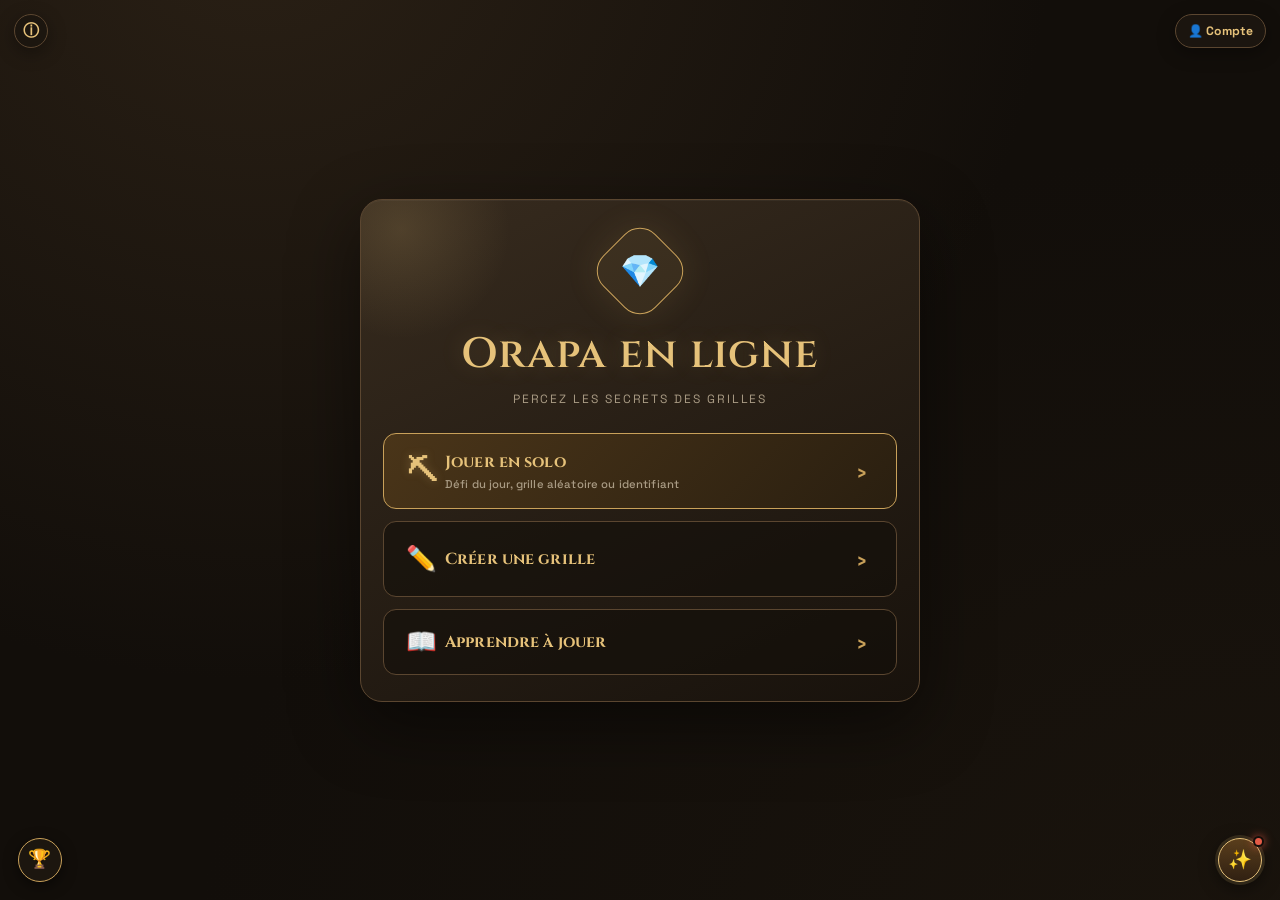
==== index.html @ ebdf3f93 "Add files via upload" ====
<!DOCTYPE html>
<html lang="fr">
<head>
<meta charset="UTF-8">
<meta name="viewport" content="width=device-width, initial-scale=1, viewport-fit=cover">
<meta name="apple-mobile-web-app-capable" content="yes">
<meta name="mobile-web-app-capable" content="yes">
<meta name="apple-mobile-web-app-status-bar-style" content="black-translucent">
<meta name="apple-mobile-web-app-title" content="Orapa Mine">
<meta name="theme-color" content="#120e0a">
<meta name="description" content="Jouez à Orapa Mine en solo, relevez le défi du jour ou créez une grille pour vos parties autour de la table.">
<title>Orapa Mine — Défis et création de grilles</title>
<link rel="icon" href="Ressources/favicon.ico" sizes="any">
<link rel="icon" type="image/png" sizes="32x32" href="Ressources/icon-32.png">
<link rel="icon" type="image/png" sizes="16x16" href="Ressources/icon-16.png">
<link rel="apple-touch-icon" sizes="180x180" href="Ressources/icon-180.png">
<link rel="manifest" href="manifest.json">
<link rel="preconnect" href="https://fonts.googleapis.com">
<link rel="preconnect" href="https://fonts.gstatic.com" crossorigin>
<link href="https://fonts.googleapis.com/css2?family=Cinzel:wght@500;600;700&family=Space+Grotesk:wght@400;500;600;700&display=swap" rel="stylesheet">
<style>
:root{
  --bg:#120e0a; --panel:#1c160f; --panel-2:#241c13;
  --stone:#2a2118; --stone-2:#382c1f; --vein:#5b4630; --vein-light:#7a5f3d;
  --gold:#c9a15a; --gold-bright:#e6c27a;
  --text:#efe6d6; --text-dim:#a99b84; --text-faint:#7c705d;
  --danger:#c1503f;
  --ruby:#d1293d; --sapphire:#2f6fd1; --topaz:#e0a72e; --diamond:#f5f1e8; --onyx:#100c08;
  --radius:10px;
}
*{box-sizing:border-box; -webkit-tap-highlight-color:transparent;}
html,body{margin:0;padding:0;background:var(--bg);color:var(--text);font-family:'Space Grotesk',-apple-system,BlinkMacSystemFont,sans-serif;overscroll-behavior:none;-webkit-user-select:none;user-select:none;min-height:100vh;touch-action:auto;}
body{background:radial-gradient(ellipse at 20% -10%,#2a2015 0%,transparent 55%),radial-gradient(ellipse at 100% 110%,#1a140d 0%,transparent 60%),var(--bg);padding-bottom:env(safe-area-inset-bottom);}
.lab-banner{display:none;position:fixed;top:max(6px,env(safe-area-inset-top));left:50%;z-index:500;transform:translateX(-50%);padding:5px 10px;border:1px solid #c99c3b;border-radius:999px;background:#2b2116;color:#f0cf85;font-size:.68rem;font-weight:800;white-space:nowrap;pointer-events:none;box-shadow:0 2px 10px #0008}
body.preproduction .lab-banner{display:block}
h1,h2,h3{font-family:'Cinzel',serif;font-weight:600;margin:0;letter-spacing:.02em;}
.app{max-width:720px;margin:0 auto;padding:14px 12px 40px;}
header{display:flex;flex-direction:column;gap:10px;align-items:center;padding:14px 10px 18px;text-align:center;border-bottom:1px solid var(--vein);margin-bottom:14px;}
header h1{font-size:1.5rem;color:var(--gold-bright);text-shadow:0 0 18px rgba(230,194,122,.25);display:flex;align-items:center;gap:.4em;justify-content:center;}
header .subtitle{color:var(--text-dim);font-size:.78rem;letter-spacing:.04em;text-transform:uppercase;}
.mode-pill{display:inline-flex;align-items:center;gap:6px;font-size:.72rem;letter-spacing:.06em;text-transform:uppercase;padding:5px 12px;border-radius:999px;border:1px solid var(--vein);background:var(--panel);color:var(--text-dim);}
.mode-pill.live{color:#ffd9a8;border-color:var(--gold);background:#2a1f10;}
.mode-pill .dot{width:7px;height:7px;border-radius:50%;background:var(--text-faint);}
.mode-pill.live .dot{background:var(--gold);box-shadow:0 0 8px var(--gold);}
.mode-pill.win{color:#c8f0b8;border-color:#5cb82f;background:#1c2a13;}
.mode-pill.win .dot{background:#5cb82f;box-shadow:0 0 8px #5cb82f;}
.mode-pill.lose{color:#f5b8ae;border-color:#c1503f;background:#2a1712;}
.mode-pill.lose .dot{background:#c1503f;box-shadow:0 0 8px #c1503f;}
.controls{display:flex;gap:10px;flex-wrap:wrap;justify-content:center;}
.victory-actions.has-myludo-result{display:grid!important;grid-template-columns:minmax(76px,.8fr) repeat(3,minmax(0,1fr));align-items:stretch;gap:7px!important}.victory-actions.has-myludo-result button{display:flex;align-items:center;justify-content:center;min-width:0;padding:8px 7px;font-size:.72rem;line-height:1.2}.account-myludo-button{grid-column:1/-1;display:flex!important;align-items:center;justify-content:center;gap:7px;line-height:1}.account-myludo-button span{display:flex;align-items:center;line-height:1}.account-myludo-button img{display:block;flex:0 0 auto;width:52px;height:22px;object-fit:contain;object-position:center}.account-logout-button{grid-column:1/-1}.myludo-options-header{display:flex;align-items:center;gap:12px;margin-bottom:10px}.myludo-options-header h2{display:flex;align-items:center;gap:8px;min-width:0;margin:0}.myludo-options-title-logo{display:block;width:68px;height:30px;object-fit:contain}.myludo-downloads{display:flex;align-items:center;justify-content:flex-end;gap:7px;margin-left:auto;padding-left:8px}.myludo-downloads-label{color:var(--text-dim);font-size:.68rem;white-space:nowrap}.myludo-browser-link{display:flex;align-items:center;justify-content:center;width:30px;height:30px;border-radius:7px;border:1px solid transparent}.myludo-browser-link:hover,.myludo-browser-link:focus-visible{border-color:var(--gold);background:rgba(230,194,122,.08)}.myludo-browser-link img{display:block;width:27px;height:27px;object-fit:contain}.myludo-options-header .close-x{float:none;flex:0 0 auto;margin-left:2px}.myludo-settings{display:grid;gap:12px}.myludo-settings-section{display:grid;gap:8px;padding:11px;border:1px solid var(--vein);border-radius:10px;background:rgba(21,16,11,.3)}.myludo-settings-section h3{margin:0;color:var(--gold-bright);font-size:.82rem}.myludo-setting-row{display:grid;grid-template-columns:minmax(120px,.8fr) minmax(0,1.2fr);align-items:center;gap:10px}.myludo-setting-row label{font-size:.72rem;color:var(--text-dim)}.myludo-setting-row select,.myludo-setting-row input{margin:0}.myludo-custom-field[hidden]{display:none!important}.myludo-options-footer{display:flex;align-items:center;justify-content:space-between;gap:12px}.myludo-options-credit{margin:0!important;max-width:330px;font-size:.62rem!important;line-height:1.35!important}.myludo-options-footer .controls{flex:0 0 auto;margin-left:auto}@media(max-width:520px){.victory-actions.has-myludo-result{grid-template-columns:minmax(58px,.7fr) repeat(3,minmax(0,1fr));gap:4px!important}.victory-actions.has-myludo-result button{padding:7px 3px;font-size:.62rem}.myludo-setting-row{grid-template-columns:1fr;gap:5px}.myludo-options-header{align-items:flex-start;flex-wrap:wrap;gap:7px}.myludo-options-header h2{flex:1}.myludo-downloads{order:3;width:100%;justify-content:flex-start;margin:0;padding:0}.myludo-options-header .close-x{margin-left:auto}.myludo-options-footer{align-items:flex-start;flex-direction:column}.myludo-options-footer .controls{width:100%;margin:0;justify-content:flex-end}.myludo-options-credit{max-width:none}}
.account-myludo-button,.account-logout-button{grid-column:auto}.account-myludo-button{gap:6px;line-height:1.2;padding-top:7px!important;padding-bottom:7px!important}.account-myludo-button span{line-height:1.2}.account-myludo-button img{width:auto;height:16px;margin:0}.myludo-options-credit a{color:var(--gold-bright);font-weight:700;text-decoration:underline;text-decoration-color:var(--gold);text-underline-offset:2px}
button{font-family:'Space Grotesk',sans-serif;font-weight:600;font-size:.85rem;border:1px solid var(--vein);background:var(--panel);color:var(--text);padding:10px 16px;border-radius:8px;cursor:pointer;transition:transform .08s ease,background .15s ease,border-color .15s ease;letter-spacing:.01em;}
button:active{transform:scale(.96);}
button.primary{background:linear-gradient(180deg,#3a2c17,#2a1f10);border-color:var(--gold);color:var(--gold-bright);}
button.danger{border-color:#6b3a30;color:#e59c8c;}
button.ghost{background:transparent;}
button.ghost.active{background:linear-gradient(180deg,#3a2c17,#2a1f10);border-color:var(--gold);color:var(--gold-bright);}
#btnHint.ghost.active{animation:hintPulse 1.4s infinite;}
#btnDraft.ghost.active{border-color:var(--gold);color:var(--gold-bright);background:rgba(230,194,122,.1);}#btnHint,#streetHint{inline-size:190px;max-inline-size:100%}#btnDraft{inline-size:205px;max-inline-size:100%}#streetDraft,#streetShowWave{inline-size:190px;max-inline-size:100%}
@keyframes hintPulse{0%,100%{box-shadow:0 0 0 0 rgba(230,194,122,.5)}50%{box-shadow:0 0 0 6px rgba(230,194,122,0)}}
button:disabled{opacity:.35;cursor:not-allowed;}
.setup-options{display:flex;gap:16px;justify-content:center;flex-wrap:wrap;margin:12px 0 4px;font-size:.8rem;color:var(--text-dim);}
.setup-options label{display:flex;align-items:center;gap:6px;cursor:pointer;}
.setup-options input[type=checkbox]{width:16px;height:16px;accent-color:var(--gold);}
#startBlockMsg{display:none;min-height:1.35em;margin:0;color:#f5b8ae;font-size:.78rem;line-height:1.35;text-align:center;}
.section-title{display:flex;align-items:center;gap:8px;margin:22px 0 10px;color:var(--gold);font-size:.72rem;text-transform:uppercase;letter-spacing:.12em;}
.section-title::after{content:'';flex:1;height:1px;background:linear-gradient(90deg,var(--vein),transparent);}
.palette{display:flex;gap:calc(5px + 9px * var(--palette-scale,1));flex-wrap:wrap;align-items:center;padding:calc(5px + 7px * var(--palette-scale,1));border-radius:var(--radius);background:var(--panel);border:1px solid var(--vein);min-height:calc(34px + 42px * var(--palette-scale,1));position:relative;overflow-anchor:none;}
.palette.empty::before{content:attr(data-empty-label);color:var(--text-faint);font-size:.8rem;font-style:italic;padding:8px;}
.palette-tile{touch-action:none;cursor:grab;flex:0 0 auto;filter:drop-shadow(0 2px 3px rgba(0,0,0,.5));}
.palette-piece-onyx{overflow:visible;filter:drop-shadow(0 0 3px rgba(230,194,122,.72)) drop-shadow(0 2px 3px rgba(0,0,0,.68));}
#btnPropose.has-attempt-counter,#streetEnd.has-attempt-counter{display:inline-flex;align-items:center;justify-content:center;gap:10px;padding-right:8px;}
.attempt-counter{display:inline-flex;align-items:center;justify-content:center;box-sizing:border-box;width:62px;min-height:24px;padding:3px 7px;border:1px solid rgba(230,194,122,.55);border-radius:999px;background:rgba(230,194,122,.1);color:var(--gold-bright);font-size:.67rem;font-weight:700;line-height:1;white-space:nowrap;}
.attempt-counter.last{border-color:rgba(229,156,140,.72);background:rgba(193,80,63,.12);color:#ffd1c7;}
.board-scroll{overflow-x:auto;-webkit-overflow-scrolling:touch;padding-bottom:6px;touch-action:pan-x pan-y;}
@media(min-width:600px){.board-scroll{text-align:center;}}
.board-frame{
  display:inline-grid;
  touch-action:pan-x pan-y;
  grid-template-columns: var(--cs) 1fr var(--cs);
  grid-template-rows: var(--cs) 1fr var(--cs);
  border:2px solid var(--vein-light); border-radius:8px;
  background:linear-gradient(180deg,var(--stone-2),var(--stone)); padding:4px;
  box-shadow:0 10px 30px rgba(0,0,0,.5), inset 0 0 0 1px rgba(0,0,0,.3);
  margin:0 auto;
}
.label-row{display:flex;}
.label-row.top,.label-row.bottom{grid-column:2;}
.label-row.left,.label-row.right{grid-row:2;flex-direction:column;}
.label-row.top{grid-row:1;}
.label-row.bottom{grid-row:3;}
.label-row.left{grid-column:1;}
.label-row.right{grid-column:3;}
.label{display:flex;align-items:center;justify-content:center;gap:2px;font-family:'Cinzel',serif;font-weight:600;font-size:.65rem;color:var(--gold);width:calc(var(--cs) - 4px);height:calc(var(--cs) - 4px);margin:2px;flex:0 0 calc(var(--cs) - 4px);border-radius:6px;transition:background .25s,color .25s,box-shadow .25s;}
.label.clickable{cursor:pointer;}
.label.clickable:active{background:rgba(230,194,122,.25);}
.label.used{position:relative;font-weight:700;box-shadow:0 0 0 1px rgba(0,0,0,.35), inset 0 0 0 1px rgba(255,255,255,.15);}
.label.space-exit-marker{outline:2px dashed var(--vein-light);outline-offset:-4px;}
.label .label-value,.label .bounce-arrow{position:relative;z-index:1}.label .bounce-arrow{font-size:.6rem;line-height:1;}
.label.used.beam-transparent{background:transparent;color:#cfd8dc;border:3px solid #cfd8dc;box-shadow:0 0 8px rgba(207,216,220,.32),inset 0 0 0 1px rgba(12,10,8,.5)}
.label.used.beam-black{background:#000;color:#fff;border:0;box-shadow:inset 0 0 0 1px rgba(255,255,255,.16)}
.label.used.beam-absorbed{background:transparent;color:#fff;box-shadow:none}
.label.used.beam-absorbed::before{content:'';position:absolute;left:15%;top:15%;width:70%;height:70%;border-radius:50%;background:#050505;box-shadow:0 0 5px rgba(0,0,0,.75)}
.label.used.beam-absorbed .label-value{position:absolute;inset:0;display:flex;align-items:center;justify-content:center}
.board{grid-row:2;grid-column:2;position:relative;background:#747d8c;border-radius:3px;box-shadow:inset 0 0 20px rgba(0,0,0,.35);touch-action:pan-x pan-y;}
.board-bg-grid{position:absolute;inset:0;}
.cellhit{position:absolute;}
.cellhit.draft-empty{background:var(--bg);box-shadow:inset 0 0 0 1px rgba(230,194,122,.12);}
.board.cell-tool-active .cellhit{cursor:crosshair;}
.board.cell-tool-active .piece-poly.interactive{pointer-events:none;}
.cellhit.queried{animation:flashCell .8s ease;}
@keyframes flashCell{0%{background:rgba(255,255,255,.55)}100%{background:transparent}}
.overlaysvg{position:absolute;inset:0;pointer-events:none;}
#pieceSvg{overflow:visible;touch-action:none;pointer-events:none;}
.board.earth-sky-board::after{content:"";position:absolute;z-index:6;left:0;right:0;top:50%;box-sizing:border-box;border-top:2px dashed rgba(91,70,48,.95);pointer-events:none;transform:translateY(-1px);}
.earth-sky-reserve-title{display:none;margin-top:12px;}
.earth-sky-reserve-title.visible{display:flex;}
.palette.earth-sky-reserve{display:none;}
.palette.earth-sky-reserve.visible{display:flex;}
.palette.earth-sky-neutral{gap:18px;align-items:flex-start;}
.earth-sky-reserve-group{display:flex;flex:1 1 280px;flex-wrap:wrap;align-items:center;justify-content:center;gap:8px;min-width:0;}
.palette.earth-sky-solo-reserve{display:flex;flex-direction:column;align-items:stretch;gap:10px;}
.earth-sky-solo-reserve .earth-sky-solo-row{flex:0 0 auto;width:100%;min-height:1px;}
.earth-sky-reserve-label{flex-basis:100%;text-align:center;color:var(--gold);font-family:Georgia,serif;font-size:.82rem;font-weight:700;letter-spacing:.04em;}
.earth-sky-preview .choice-zone-title{display:flex;align-items:center;gap:.35rem;}
.piece-poly{filter:drop-shadow(0 2px 3px rgba(0,0,0,.45));touch-action:none;}
.piece-poly.interactive{pointer-events:auto;}
.piece-poly.dragging{opacity:.35;}
.flip-pulse{animation:flipFlash .35s ease;}
@keyframes flipFlash{0%{filter:brightness(2.4)}100%{filter:brightness(1)}}
.piece-invalid{animation:pieceInvalidPulse 1.4s ease-in-out infinite;}
@keyframes pieceInvalidPulse{0%,100%{opacity:.75}50%{opacity:1}}
.history-panel{background:var(--panel);border:1px solid var(--vein);border-radius:var(--radius);max-height:280px;overflow-y:auto;padding:6px;}
.history-disclosure{margin-top:22px}.history-toggle{width:100%;padding:0;border:0;background:none;display:flex;align-items:center;gap:8px;color:var(--gold);border-radius:0;transition:none;animation:none}.history-toggle:hover{background:none}.history-toggle:active{transform:none}.history-toggle .section-title{margin:0;flex:1}.history-move-count{font-size:.68rem;color:var(--text-dim);white-space:nowrap;font-weight:600;letter-spacing:0}.history-toggle-indicator{width:24px;flex:0 0 24px;font-size:1.1rem;line-height:1;color:var(--gold-bright);text-align:center}.history-disclosure .history-panel{transition:none;animation:none}.history-disclosure.collapsed .history-panel{display:none}
.history-empty{color:var(--text-faint);font-size:.82rem;font-style:italic;padding:14px;text-align:center;}
.history-item{display:flex;align-items:center;gap:10px;padding:9px 10px;border-radius:6px;font-size:.85rem;border-bottom:1px solid rgba(91,70,48,.3);}
.history-item:last-child{border-bottom:none;}
.history-swatch{width:14px;height:14px;border-radius:50%;flex:0 0 14px;box-shadow:0 0 6px rgba(0,0,0,.4),inset 0 0 0 1px rgba(255,255,255,.2);}
.history-swatch-svg{display:block;overflow:visible;background:none;}
.history-swatch.beam-transparent{background:transparent;border:3px solid #cfd8dc;box-shadow:0 0 5px rgba(207,216,220,.28)}
.history-swatch.beam-absorbed{background:#050505;box-shadow:0 0 5px rgba(0,0,0,.7)}
.history-text b{color:var(--gold-bright);}
.history-time{margin-left:auto;font-size:.68rem;color:var(--text-faint);white-space:nowrap;}
.toolbar-row{display:flex;justify-content:space-between;align-items:center;gap:10px;margin-bottom:8px;flex-wrap:wrap;}
.toolbar-row .section-title{margin:0;flex:1;}
.modal-backdrop{position:fixed;inset:0;background:rgba(0,0,0,.6);display:none;align-items:flex-end;justify-content:center;z-index:200;backdrop-filter:blur(2px);}
.modal-backdrop.open{display:flex;}
#gameDialogModal{z-index:420}
.firefox-performance .piece-poly{filter:none}
.firefox-performance .modal-backdrop{backdrop-filter:none;-webkit-backdrop-filter:none}
.firefox-performance .modal{animation:none}
.firefox-performance .tutorial-coach{box-shadow:0 8px 20px rgba(0,0,0,.45)}
.modal{background:var(--panel-2);border:1px solid var(--vein);border-radius:16px 16px 0 0;width:100%;max-width:560px;max-height:86vh;overflow-y:auto;padding:20px;animation:slideUp .25s ease;}
@media (min-width:600px){.modal-backdrop{align-items:center;}.modal{border-radius:16px;}}
@keyframes slideUp{from{transform:translateY(30px);opacity:0}to{transform:translateY(0);opacity:1}}
.modal h2{color:var(--gold-bright);font-size:1.05rem;margin-bottom:10px;}
.modal p,.modal li{color:var(--text-dim);font-size:.83rem;line-height:1.55;}
.modal .close-x{float:right;background:none;border:none;color:var(--text-dim);font-size:1.3rem;padding:0 4px;}
.street-open{overflow:hidden}.street-prototype[hidden]{display:none!important}.street-prototype{position:fixed;inset:0;z-index:610;overflow:auto;background:radial-gradient(ellipse at 20% -10%,#2a2015 0%,transparent 55%),#120e0a;color:var(--text);padding:max(14px,env(safe-area-inset-top)) max(12px,env(safe-area-inset-right)) max(20px,env(safe-area-inset-bottom)) max(12px,env(safe-area-inset-left))}.street-shell{width:min(920px,100%);margin:0 auto}.street-header{display:flex;align-items:center;gap:12px;padding:7px 0 13px;border-bottom:1px solid var(--vein)}.street-header-copy{min-width:0;flex:1}.street-header h2{color:var(--gold-bright);font-size:1.18rem}.street-header p{margin:3px 0 0;color:var(--text-dim);font-size:.74rem}.street-layout{display:grid;grid-template-columns:minmax(0,1fr);gap:16px;margin-top:16px}.street-layout>aside{display:contents}.street-pieces-panel{grid-row:1}.street-board-panel{min-width:0;grid-row:2}.street-tests-panel{grid-row:3}.street-panel{padding:13px;border:1px solid var(--vein);border-radius:12px;background:rgba(36,28,19,.82)}.street-panel h3{margin:0 0 10px;color:var(--gold);font-size:.8rem}.street-palette{display:grid;grid-template-columns:repeat(7,minmax(78px,1fr));gap:7px}.street-piece-card{display:grid;grid-template-columns:1fr;grid-template-rows:58px auto auto;align-items:center;justify-items:center;gap:3px;min-width:0;padding:7px 5px;border:1px solid var(--vein);border-radius:8px;background:var(--panel);text-align:center;font-size:.6rem;font-weight:600;cursor:grab;touch-action:none}.street-piece-card svg{display:block;width:100%;height:58px;overflow:visible;filter:drop-shadow(0 2px 2px #0008)}.street-piece-card svg polygon{stroke:#15100b;stroke-width:1.4}.street-piece-card svg line{stroke-width:7;stroke-linecap:round}.street-piece-card small{color:var(--text-faint);font-size:.54rem}.street-piece-card.selected{border-color:var(--gold);background:#342614}.street-piece-card.placed{opacity:.62}.street-piece-card.placed small{color:#a9d994}.street-piece-card.gesture-active{border-color:var(--gold-bright)}.street-piece-card.dragging,.street-piece.dragging{opacity:.35}.street-gesture-help{margin:10px 0 0;color:var(--text-dim);font-size:.64rem;line-height:1.45;text-align:center}.street-gesture-help b{color:var(--text)}.street-tools{display:flex;justify-content:center;gap:6px;margin-top:8px}.street-tools button{min-width:0;padding:8px 12px;font-size:.65rem}.street-tool-tabs{display:grid;grid-template-columns:1fr 1fr;gap:6px;margin:12px auto 0;max-width:420px}.street-tool-tabs button{padding:8px;font-size:.66rem}.street-tool-tabs button.active{border-color:var(--gold);color:var(--gold-bright);background:#342614}.street-message{margin:12px 0 0;color:var(--text-dim);font-size:.68rem;line-height:1.4;text-align:center}.street-message.error{color:#f0a79c}.street-board-wrap{overflow:auto;display:grid;place-items:center;min-height:520px;padding:8px;border:1px solid #59462f;border-radius:10px;background:#1a140e}.street-board{display:block;width:min(100%,800px);min-width:610px;max-height:72vh;touch-action:none;overflow:visible}.street-cell{fill:#747d8c;stroke:#4d5663;stroke-width:1}.street-cell:hover{fill:#818b9b}.street-label{fill:var(--gold-bright);font:700 12px 'Cinzel',serif;pointer-events:none}.street-ray-button{fill:#2b2116;stroke:#d0aa61;stroke-width:1.2;cursor:pointer}.street-ray-button:hover{fill:#d0aa61}.street-piece{cursor:grab;filter:drop-shadow(0 3px 4px #0008);touch-action:none}.street-piece polygon{stroke:#15100b;stroke-width:1.4}.street-piece.selected polygon{stroke:#f3d38d;stroke-width:3}.street-piece.invalid polygon{stroke:#ef6654;stroke-width:4}.street-wall{stroke-width:7;stroke-linecap:round;paint-order:stroke;filter:drop-shadow(0 1px 1px #000)}.street-trace{fill:none;stroke-width:4;stroke-linecap:round;stroke-linejoin:round;pointer-events:none;filter:drop-shadow(0 0 2px #000)}.street-bounce-number,.street-coordinate-mark{fill:#fff;font:800 11px system-ui,sans-serif;paint-order:stroke;stroke:#17110c;stroke-width:3;pointer-events:none}.street-coordinate-mark{fill:#f06d59;font-size:13px}.street-history{margin:8px 0 0;padding:0;list-style:none;max-height:175px;overflow:auto}.street-history li{padding:7px 4px;border-bottom:1px solid #5b463055;color:var(--text-dim);font-size:.68rem}.street-history li b{color:var(--gold-bright)}.street-history li.empty{font-style:italic;color:var(--text-faint)}.street-bottom-actions{display:flex;justify-content:flex-end;gap:7px;margin-top:10px}.street-bottom-actions button{padding:7px 10px;font-size:.65rem}@media(max-width:760px){.street-header{align-items:flex-start}.street-header .controls{gap:5px}.street-header button{padding:8px 10px;font-size:.7rem}.street-palette{grid-template-columns:repeat(4,minmax(100px,1fr))}.street-board-wrap{display:block;min-height:0}.street-board{width:720px;max-height:none}}@media(max-width:560px){.street-palette{grid-template-columns:repeat(2,minmax(0,1fr))}}@media(max-width:430px){.street-header p{display:none}}
.street-piece-card svg polygon{stroke:rgba(0,0,0,.4);stroke-width:1.05}.street-piece-card svg line{stroke-width:6;stroke-linecap:butt}.street-piece polygon{stroke:rgba(0,0,0,.4);stroke-width:1.15;vector-effect:non-scaling-stroke}.street-piece.selected polygon{stroke:rgba(0,0,0,.4);stroke-width:1.15}.street-piece.invalid polygon{stroke:#ff8a5c;stroke-width:2}.street-piece.street-result-guess polygon{fill:none!important;stroke:var(--street-piece-color)!important;stroke-width:2.2!important;filter:drop-shadow(0 0 1.2px #120e0a)}.street-wall{stroke-width:6;stroke-linecap:butt;filter:none;vector-effect:non-scaling-stroke}.street-piece.street-result-guess polygon.street-wall{fill:var(--street-piece-color)!important;stroke:none!important;filter:drop-shadow(0 0 1.2px #120e0a)}.street-drag-ghost{position:fixed;left:0;top:0;z-index:999;overflow:visible;pointer-events:none;transform-origin:0 0;filter:drop-shadow(0 3px 4px rgba(0,0,0,.55));will-change:transform}.street-drag-ghost polygon{stroke:rgba(0,0,0,.4);stroke-width:1.15;vector-effect:non-scaling-stroke}.street-drag-ghost line{stroke-width:6;stroke-linecap:butt;vector-effect:non-scaling-stroke}.street-ray-button.used{fill:var(--street-result);stroke:rgba(255,255,255,.58)}.street-trace-halo,.street-trace{fill:none;stroke-linejoin:round;stroke-linecap:round;pointer-events:none;vector-effect:non-scaling-stroke}.street-trace-halo{stroke-width:5;opacity:.28}.street-trace{stroke-width:2.2;opacity:1}.street-history-item{display:flex;align-items:center;gap:9px}.street-history-swatch{display:inline-block;width:13px;height:13px;flex:0 0 13px;border-radius:50%;background:var(--street-result);box-shadow:inset 0 0 0 1px rgba(0,0,0,.42)}.street-history-swatch.transparent{background:transparent;border:2px solid var(--street-result)}.street-history-arrow{display:inline-flex;width:1.05em;height:1.05em;align-items:center;justify-content:center;vertical-align:-.14em}.street-history-arrow svg{display:block;width:100%;height:100%;overflow:visible}.street-history-arrow path{fill:none;stroke:currentColor;stroke-width:1.8;stroke-linecap:round;stroke-linejoin:round}.street-history-time{margin-left:auto;color:var(--text-faint);font-size:.58rem;white-space:nowrap}
.street-header{align-items:center}.street-header-copy h2{font-family:'Cinzel',serif}.street-mode-pill{display:inline-flex;align-items:center;margin-top:7px;padding:4px 9px;border:1px solid var(--vein);border-radius:999px;color:var(--gold-bright);background:rgba(230,194,122,.055);font-size:.61rem;font-weight:700;text-transform:uppercase;letter-spacing:.05em}.street-section-title{display:flex!important;align-items:center;gap:9px;margin:0 0 10px!important;color:var(--gold)!important;font-family:'Cinzel',serif;font-size:.75rem!important;text-transform:uppercase;letter-spacing:.08em}.street-section-title::after{content:"";height:1px;flex:1;background:var(--vein)}.street-palette{display:flex;align-items:center;justify-content:center;flex-wrap:wrap;min-height:84px;padding:8px 10px;border:1px solid var(--vein);border-radius:10px;background:var(--panel)}.street-piece-card{display:block;width:104px;height:70px;padding:4px 7px;border:0;border-radius:7px;background:transparent}.street-piece-card:hover,.street-piece-card.selected{border:0;background:rgba(230,194,122,.07)}.street-piece-card svg{width:100%;height:62px}.street-palette-empty{width:100%;margin:0;color:var(--text-faint);font-size:.68rem;font-style:italic;text-align:center}.street-piece-card svg polygon,.street-piece polygon,.street-piece.selected polygon,.street-drag-ghost polygon{stroke:none}.street-piece.invalid>polygon{stroke:#ff8a5c;stroke-width:2;vector-effect:non-scaling-stroke}.street-wall{filter:none}.street-board.coordinate-mode .street-piece{pointer-events:none}.street-coordinate-empty,.street-coordinate-color{pointer-events:none}.street-coordinate-empty line{stroke:rgba(20,16,12,.55);stroke-width:1.7;stroke-linecap:butt}.street-coordinate-color{stroke:rgba(0,0,0,.45);stroke-width:1.1}.street-board-panel>.street-section-title{margin:0 0 8px!important}@media(max-width:760px){.street-palette{display:flex;grid-template-columns:none}.street-piece-card{width:92px}}
.street-prototype{padding:0}.street-shell{max-width:720px;width:100%;margin:0 auto;padding:14px 12px 40px}.street-header{display:flex;flex-direction:column;gap:10px;align-items:center;padding:14px 10px 18px;text-align:center;border-bottom:1px solid var(--vein);margin-bottom:14px}.street-header h1{font-size:1.5rem;color:var(--gold-bright);text-shadow:0 0 18px rgba(230,194,122,.25)}.street-header .subtitle{color:var(--text-dim);font-size:.78rem;letter-spacing:.04em;text-transform:uppercase}.street-header .mode-pill{margin:0}.street-tool-tabs{display:flex;gap:10px;max-width:none;margin:0}.street-tool-tabs button{padding:10px 16px;font-size:.85rem}.street-setup-hint{text-align:center;color:var(--text-faint);font-size:.78rem;margin:6px 0 0}.street-palette{justify-content:flex-start;min-height:76px;padding:12px}.street-tools{margin-top:10px}.street-message{min-height:1.35em;margin:7px 0 0;font-size:.78rem}.street-board-scroll{text-align:center}.street-board-wrap{display:inline-grid;place-items:center;min-height:0;padding:4px;border:2px solid var(--vein-light);border-radius:8px;background:linear-gradient(180deg,var(--stone-2),var(--stone));box-shadow:0 10px 30px rgba(0,0,0,.5),inset 0 0 0 1px rgba(0,0,0,.3);overflow:auto;max-width:100%}.street-board{width:610px;min-width:610px;max-height:none}.street-history{max-height:none;margin:0}.street-history li{font-size:.85rem;padding:9px 10px}.street-bottom-actions{padding:6px 4px 2px}.street-history-disclosure .history-panel{padding:6px}@media(max-width:640px){.street-shell{padding-left:10px;padding-right:10px}.street-header{padding-left:4px;padding-right:4px}.street-board-scroll{text-align:left}.street-board{width:610px}.street-piece-card{width:82px}.street-setup-hint{font-size:.72rem}}
.street-prototype{z-index:60}body.street-open>.app{visibility:hidden}.street-creation-controls{min-height:42px}#streetStartBlockMsg{min-height:1.35em;margin:0;color:#f5b8ae;font-size:.78rem;line-height:1.35;text-align:center}.street-tool-tabs[hidden],#streetEnd[hidden],#streetRandom[hidden],#streetStart[hidden],#streetShare[hidden],#streetCellTools[hidden],#streetResultTools[hidden]{display:none!important}.street-ray-button.disabled{cursor:default;opacity:.58}.street-board.started .street-piece{cursor:default}
.street-board-scroll{overflow-x:hidden}.street-board-wrap{width:100%;overflow:hidden}.street-board{display:block;width:100%;min-width:0;height:auto}.street-piece-card,.street-piece{touch-action:none!important}
.street-wave-setting{display:flex;align-items:center;justify-content:center;gap:8px;color:var(--text-dim);font-size:.72rem}.street-wave-setting[hidden]{display:none!important}.street-wave-setting select{width:auto;min-width:175px;margin:0;padding:7px 30px 7px 9px;font-size:.72rem}.street-label-base{fill:#2b2116;stroke:none}.street-label-result{fill:var(--street-result);pointer-events:none}.street-label-result.transparent{fill:#2b2116;stroke:var(--street-result);stroke-width:2}.street-label-hit{fill:transparent;stroke:rgba(230,194,122,.38);stroke-width:.8;cursor:pointer}.street-label-hit:hover,.street-label-hit.active{stroke:var(--gold-bright);stroke-width:1.3}.street-label-hit.disabled{cursor:default;opacity:.5}.street-label.clickable{fill:var(--gold-bright);paint-order:stroke;stroke:rgba(0,0,0,.72);stroke-width:2}.street-label.clickable.active{fill:#fff0bc}.street-direction-choice-svg{cursor:pointer}.street-direction-choice-svg rect{fill:#2b2116;stroke:var(--gold);stroke-width:1}.street-direction-choice-svg text{fill:var(--gold-bright);font:700 9px system-ui,sans-serif;pointer-events:none}.street-direction-choice-svg.used rect{fill:var(--street-result);stroke:rgba(255,255,255,.75)}.street-direction-choice-svg.used text{fill:#fff;paint-order:stroke;stroke:rgba(0,0,0,.65);stroke-width:2}.street-direction-choice-svg.used.transparent rect{fill:#2b2116;stroke:var(--street-result);stroke-width:2}.street-direction-choice-svg.pulse,.street-ray-button.pulse{transform-box:fill-box;transform-origin:center;animation:labelCellPulse 1s ease}@media(max-width:640px){.street-shell{padding-left:5px;padding-right:5px}.street-board-wrap{padding:1px}.street-wave-setting{width:100%;flex-wrap:wrap}.street-wave-setting select{min-width:190px}.street-label{font-size:13px}}
.street-label-hit.pulse{transform-box:fill-box;transform-origin:center;animation:labelCellPulse 1s ease}
.mix-board{background:#241a14;border:1px solid var(--vein);border-radius:10px;padding:12px;margin-top:10px;}
.mix-quad{display:grid;grid-template-columns:1fr 1fr;gap:10px;}
.mix-block{padding:6px;}
.mix-row{display:flex;align-items:center;gap:6px;font-size:.72rem;color:var(--text-dim);padding:5px 0;flex-wrap:wrap;}
.mix-sep{border:none;border-top:1px solid var(--vein);margin:8px 0;}
.mix-swatch{width:20px;height:20px;border-radius:5px;flex:0 0 20px;box-shadow:inset 0 0 0 1px rgba(255,255,255,.25);}
.mix-icon{width:22px;height:22px;flex:0 0 22px;}.mix-combo-dot{display:inline-block;width:17px;height:17px;flex:0 0 17px;border-radius:50%;box-shadow:inset 0 0 0 1px rgba(255,255,255,.18)}
.mix-name{color:var(--text);font-weight:600;}
.mix-section-title{display:flex;align-items:center;gap:7px;color:var(--gold);font-size:.7rem;text-transform:uppercase;letter-spacing:.1em;margin-bottom:8px}.mix-section-title .mix-icon{flex:0 0 22px}.mix-option-text{margin:3px 0 10px;color:var(--text-dim);font-size:.76rem;line-height:1.5}.mix-reminder{margin:2px 0 10px;color:var(--text-dim);font-size:.76rem;line-height:1.5}.mix-warning{display:flex;align-items:flex-start;gap:7px;color:var(--gold-bright)}.mix-warning span:first-child{flex:0 0 auto}.mix-onyx-example{display:block;width:min(100%,180px);height:auto;margin:10px auto 2px;border:1px solid var(--vein);border-radius:8px}.mix-space-examples{display:grid;grid-template-columns:repeat(2,minmax(0,1fr));gap:10px;margin-top:10px}.mix-space-examples figure{min-width:0;margin:0}.mix-space-examples figcaption{margin:0 0 5px;color:var(--gold-bright);font-size:.7rem;font-weight:800}.mix-space-examples img{display:block;width:100%;height:auto;border:1px solid var(--vein);border-radius:8px}@media(max-width:430px){.mix-space-examples{grid-template-columns:1fr}}
.daily-special-rules{margin:12px 0 4px;padding:11px 12px;border:1px solid var(--vein);border-radius:10px;background:rgba(230,194,122,.045)}.daily-special-rules h3{margin:0 0 7px;color:var(--gold-bright);font-family:'Cinzel',serif;font-size:.84rem}.daily-special-rules ul{margin:5px 0 8px;padding-left:20px}.daily-special-rules p{margin:7px 0 0}
.solo-choice-daily{display:inline-flex;flex-direction:column;align-items:center;justify-content:center;line-height:1.15}.solo-choice-daily small{display:none;margin-top:3px;font-size:.64rem;font-weight:500;color:var(--text-dim)}.solo-choice-daily.review-available small,.solo-choice-daily.already-played small,.solo-choice-daily.in-progress small,.solo-choice-daily.prerequisite-locked small,.solo-choice-daily.prerequisite-checking small{display:block}.solo-choice-daily.in-progress small{color:var(--gold-bright)}.solo-choice-daily.prerequisite-locked{opacity:.72}.solo-choice-daily.prerequisite-locked small{color:#d9b86e}
#soloChoiceModal .modal{max-width:720px}#soloChoiceModal .modal.fill-viewport{height:100vh;height:100dvh;max-height:100vh;max-height:100dvh;padding-top:max(20px,env(safe-area-inset-top));padding-bottom:max(20px,env(safe-area-inset-bottom));border-radius:0}.solo-choice-heading{display:flex;align-items:center;gap:9px;margin-bottom:4px}.solo-choice-heading .pickaxe{font-family:'Arial Unicode MS','Segoe UI Symbol',sans-serif;font-size:1.45rem;line-height:1;color:var(--gold-bright)}.solo-choice-heading h2{margin:0}.solo-choice-heading .close-x{float:none;flex:0 0 auto;margin-left:auto}.solo-choice-intro{margin:4px 0 14px!important}.solo-choice-grid{display:grid;grid-template-columns:repeat(2,minmax(0,1fr));gap:9px}.solo-choice-grid.mine{grid-template-columns:repeat(3,minmax(0,1fr))}@media(min-width:621px){.solo-choice-grid.classics{grid-template-columns:repeat(3,minmax(0,1fr))}}.solo-choice-card{display:grid!important;grid-template-columns:34px minmax(0,1fr);align-items:center;gap:9px;min-height:76px;margin:0!important;padding:10px 12px!important;text-align:left!important;border-radius:11px!important}.solo-choice-card .choice-icon{font-size:1.35rem;text-align:center}.solo-choice-card .choice-copy{display:block;min-width:0}.solo-choice-card strong{display:block;color:var(--text);font-size:.8rem}.solo-choice-card em{display:block;margin-top:4px;color:var(--text-dim);font-size:.64rem;font-style:normal;font-weight:500;line-height:1.3}.solo-choice-card small{margin-top:4px!important;text-align:left}.solo-choice-daily{align-items:stretch;justify-content:center;line-height:normal}.solo-choice-space{width:100%}.solo-choice-by-id{width:100%;margin-top:0!important}.solo-choice-footer{display:flex;align-items:center;justify-content:space-between;gap:12px;margin-top:12px}.solo-choice-footer #dailyStatusLine{flex:1;margin:0!important;text-align:left!important}.daily-status-item{display:block}.daily-status-item+.daily-status-item{margin-top:3px}.solo-choice-footer .controls{flex:0 0 auto;margin:0!important}@media(max-width:620px){.solo-choice-grid.mine{grid-template-columns:repeat(2,minmax(0,1fr))}.solo-choice-grid.mine .solo-choice-daily{grid-column:1/-1}.solo-choice-card{min-height:68px}}@media(max-width:460px){.solo-choice-grid,.solo-choice-grid.mine{grid-template-columns:1fr}.solo-choice-grid.mine .solo-choice-daily{grid-column:auto}.solo-choice-footer{align-items:flex-end}.solo-choice-footer #dailyStatusLine{font-size:.66rem!important}}
.help-fab{position:fixed;bottom:18px;right:18px;width:44px;height:44px;border-radius:50%;background:var(--panel);border:1px solid var(--gold);color:var(--gold-bright);font-family:'Cinzel',serif;font-weight:700;z-index:80;box-shadow:0 4px 14px rgba(0,0,0,.5);display:flex;align-items:center;justify-content:center;font-size:1.15rem;line-height:1;padding:0;}
.rankings-fab{left:18px;right:auto;}
.updates-fab{display:none;position:fixed;right:18px;bottom:18px;width:44px;height:44px;padding:0;border-radius:50%;z-index:80;align-items:center;justify-content:center;font-size:1.2rem;line-height:1}.updates-fab.has-unread{border-color:#e6c27a;background:linear-gradient(180deg,#5a3e1c,#302012);box-shadow:0 0 0 3px rgba(230,194,122,.14),0 5px 18px rgba(0,0,0,.55)}.updates-badge{display:none;position:absolute;top:-3px;right:-3px;width:11px;height:11px;border-radius:50%;background:#e55b47;border:2px solid var(--bg);box-shadow:0 0 9px rgba(229,91,71,.75)}.updates-fab.has-unread .updates-badge{display:block}.updates-list{display:grid;gap:14px;margin:8px 0 12px}.updates-date-group{display:grid;gap:4px}.updates-date-group time{color:var(--gold);font:700 .72rem 'Cinzel',serif}.updates-date-group ul{margin:0;padding-left:19px;color:var(--text-dim)}.updates-date-group li{padding:3px 0;font-size:.8rem;line-height:1.35}.updates-empty{padding:18px 8px;color:var(--text-faint);font-size:.82rem;text-align:center;font-style:italic}.updates-actions{display:flex;justify-content:flex-end;margin-top:12px}
.ranking-tabs{display:flex;gap:8px;margin:12px 0;}
.ranking-tabs button{flex:1;}
.ranking-tabs button.active{background:linear-gradient(180deg,#3a2c17,#2a1f10);border-color:var(--gold);color:var(--gold-bright);}
#rankingsModal{z-index:340}
#rankingsModal .modal{position:relative;width:calc(100% - 8px);height:calc(100vh - 8px);height:calc(100dvh - 8px);max-height:calc(100dvh - 8px);margin:4px;border-radius:16px;overflow:hidden}
#rankingsModal #rankingList{min-height:0;max-height:none!important;flex:1}
#rankingsModal .modal{display:flex;flex-direction:column}
#rankingsModal .close-x{position:absolute;top:16px;right:16px;z-index:1}
#globalStatsModal{z-index:350}
#globalStatsModal .modal,#gridDataModal .modal{position:relative;display:flex;flex-direction:column;width:calc(100% - 8px);height:calc(100vh - 8px);height:calc(100dvh - 8px);max-height:calc(100dvh - 8px);margin:4px;border-radius:16px;overflow:hidden}#globalStatsModal .close-x,#gridDataModal .close-x{position:absolute;top:16px;right:16px;z-index:2;float:none}#globalStatsModal .modal>h2,#gridDataModal .modal>h2{flex:0 0 auto;padding-right:30px}#globalStatsToolbar,#gridDataIntro,#gridDataBack{flex:0 0 auto}#globalStatsContent,#gridDataContent{min-height:0;max-height:none!important;flex:1;overflow-y:auto}
#globalStatsContent{display:block;overflow-y:auto;padding-right:4px}#globalStatsContent>.stats-player-list{min-height:80px;max-height:none;overflow:visible;margin-bottom:0}
.achievement-modal-card{display:flex;flex-direction:column;height:min(680px,86vh);overflow:hidden}.achievement-modal-title{display:flex;align-items:center;justify-content:space-between;gap:12px;flex:0 0 auto}.achievement-modal-title h2{min-width:0;margin:0 0 10px}.achievement-modal-title .close-x{float:none;flex:0 0 auto;align-self:flex-start}#achievementDetailModal .achievement-modal-card{position:relative;width:calc(100% - 16px);height:86vh;height:86dvh;max-height:calc(100dvh - 16px);margin:8px;border-radius:16px}#achievementDetailToolbar{flex:0 0 auto}#achievementDetailContent{flex:1;max-height:none!important}#achievementDetailContent,#achievementUnlockersContent{min-height:0;overflow-y:auto;padding-right:4px}.achievement-external-toolbar .achievement-toolbar{position:static;margin:0 0 8px;padding:0;background:transparent}
.grid-search{display:grid;grid-template-columns:minmax(0,1fr) auto;gap:8px;margin:10px 0}.grid-search input{min-width:0;background:var(--panel);color:var(--text);border:1px solid var(--vein);border-radius:8px;padding:9px 11px;font:inherit;text-transform:uppercase}.grid-catalog-section{margin-top:14px}.grid-catalog-title{display:flex;align-items:center;gap:8px;margin:0 0 7px;color:var(--gold-bright);font:600 .82rem 'Cinzel',serif}.grid-catalog-title:after{content:'';height:1px;flex:1;background:var(--vein)}.grid-catalog-row .ranking-row-top{display:grid;grid-template-columns:minmax(0,1fr) auto auto;gap:8px}.grid-catalog-label{min-width:0;font-weight:700}.grid-catalog-label small{display:block;color:var(--text-faint);font-size:.65rem;font-weight:400}.grid-catalog-rate{color:var(--gold-bright);font-weight:700;white-space:nowrap}.grid-catalog-count{color:var(--text-dim);white-space:nowrap}.grid-catalog-detail{margin:7px 0 2px;font-size:.72rem;color:var(--text-dim)}.grid-catalog-id{font-size:.68rem;color:var(--text-faint);overflow-wrap:anywhere}.grid-catalog-actions{margin:8px 0 2px!important;display:grid!important;grid-template-columns:1fr 1fr!important}.grid-search-error{color:#e59c8c;font-size:.76rem;padding:7px 2px}
@media(max-width:600px){.grid-search{grid-template-columns:1fr}.grid-search button{width:100%}.grid-catalog-row .ranking-row-top{grid-template-columns:minmax(0,1fr) auto auto;gap:5px}.grid-catalog-label{font-size:.74rem;white-space:nowrap}.grid-catalog-rate,.grid-catalog-count{font-size:.66rem}.grid-catalog-actions button{padding-left:5px;padding-right:5px;font-size:.72rem}}
.grid-catalog-row .ranking-row-top{grid-template-columns:20px minmax(0,1fr) 34px 40px 38px;align-items:center;gap:5px}.grid-catalog-label{display:flex;align-items:center;justify-content:center}.grid-catalog-gems{display:flex;align-items:center;justify-content:center;min-width:0;white-space:nowrap}.grid-catalog-solved{display:flex;align-items:center;justify-content:center;width:20px;height:20px;font-weight:900}.grid-catalog-solved.win{color:#55d884}.grid-catalog-solved.fail{color:#f05b6f}.grid-catalog-status-icon{display:block;width:20px;height:20px;text-align:center;line-height:20px;font:900 18px/20px Arial,sans-serif}.grid-catalog-status-icon.share{font:normal 15px/20px system-ui,sans-serif}.grid-catalog-count,.grid-catalog-rate{width:100%;text-align:right}@media(max-width:600px){.grid-catalog-row .ranking-row-top{grid-template-columns:18px minmax(0,1fr) 28px 36px 32px;gap:3px}.grid-catalog-label{font-size:.7rem}.grid-catalog-solved{width:18px;height:18px}.grid-catalog-status-icon{width:18px;height:18px;font-size:17px;line-height:18px}.grid-catalog-status-icon.share{font-size:14px;line-height:18px}.grid-catalog-rate,.grid-catalog-count{font-size:.62rem}}
.ranking-select{width:100%;background:var(--panel);color:var(--text);border:1px solid var(--vein);border-radius:8px;padding:8px 10px;font-family:'Space Grotesk',sans-serif;font-size:.85rem;margin:10px 0;}
.ranking-date-controls{display:grid;grid-template-columns:minmax(0,1fr) auto auto auto;gap:7px;align-items:center;margin:10px 0}.ranking-date-controls .ranking-select{margin:0}.ranking-date-picker-wrap,.ranking-date-step{position:relative;display:none;align-items:center;justify-content:center;width:42px;height:36px;border:1px solid var(--vein);border-radius:8px;background:var(--panel);color:var(--gold-bright);font-size:1rem;cursor:pointer;overflow:hidden}.ranking-date-step{padding:0;font-size:1.15rem;line-height:1}.ranking-date-step:disabled{opacity:.3;cursor:default}.ranking-date-picker{position:absolute;inset:0;width:100%;height:100%;margin:0;padding:0;border:0;opacity:0;cursor:pointer;-webkit-appearance:none;appearance:none}
.ranking-row{padding:8px 10px;border-radius:6px;font-size:.83rem;border-bottom:1px solid rgba(91,70,48,.3);cursor:pointer;}
.solo-global-row{padding:7px 5px}.solo-global-row .ranking-row-top{display:grid;grid-template-columns:minmax(0,32fr) minmax(0,36fr) minmax(0,32fr);gap:6px}.solo-ranking-player,.solo-ranking-score{display:flex;align-items:center;min-width:0;gap:5px}.solo-ranking-player .ranking-rank{width:18px;flex:0 0 18px}.solo-ranking-player .ranking-name{margin-left:0}.solo-ranking-config{display:flex;align-items:center;justify-content:center;min-width:0;white-space:nowrap}.solo-ranking-score{justify-content:flex-end;white-space:nowrap}.solo-global-row .ranking-date{min-width:48px;text-align:right}
.solo-result-mark{display:inline-flex;align-items:center;justify-content:center;font-family:'Space Grotesk',sans-serif!important;font-size:1rem!important;font-weight:900;line-height:1}.solo-result-mark.win{color:#55d884}.solo-result-mark.fail{color:#f05b6f}.solo-global-row .ranking-name.mine{color:#f1ce83;font-weight:800;text-shadow:0 0 10px rgba(230,194,122,.18)}
.ranking-row:last-child{border-bottom:none;}
.ranking-row.expanded{background:rgba(230,194,122,.06);}
.ranking-row-top{display:flex;align-items:center;gap:8px;}
.ranking-rank{width:26px;flex:0 0 26px;font-weight:700;color:var(--gold-bright);font-family:'Cinzel',serif;}
.ranking-rank.top1{color:#ffd766;}
.ranking-name{flex:1;min-width:0;font-weight:700;color:var(--text);overflow:hidden;text-overflow:ellipsis;white-space:nowrap;}
.ranking-points{font-weight:700;color:var(--gold-bright);white-space:nowrap;font-size:.78rem;}
.ranking-date{font-size:.68rem;color:var(--text-faint);white-space:nowrap;}
.ranking-row-detail{margin-top:6px;margin-left:34px;font-size:.74rem;color:var(--text-dim);}
.ranking-row-id{margin-top:5px;margin-left:34px;display:flex;align-items:center;gap:8px;font-size:.74rem;color:var(--text-dim);}
.ranked-grid-actions{justify-content:flex-start;width:100%}.ranked-grid-actions .ranked-grid-play{margin-left:auto}
.ranking-time{font-size:.7rem;color:var(--text-dim);white-space:nowrap;min-width:58px;text-align:right;}
.one-line-ranking .ranking-row-top{display:grid;grid-template-columns:minmax(0,1fr) 105px 58px 66px;align-items:center;gap:4px}.ranking-player-cell{display:flex;align-items:baseline;min-width:0;gap:4px}.ranking-player-cell .ranking-rank{display:inline-block;flex:0 0 26px;line-height:1.1}.ranking-player-cell .ranking-name{margin:0;line-height:1.1}.ranking-player-cell .ranking-fail{align-self:center}.ranking-query-cell{text-align:center;color:var(--text-dim);font-size:.72rem;white-space:nowrap}.one-line-ranking .ranking-points,.one-line-ranking .ranking-time{text-align:right;min-width:0}.grid-ranking-idline{display:flex;align-items:center;justify-content:space-between;gap:10px}.grid-ranking-idline p{min-width:0;margin-bottom:8px}.grid-ranking-idline b{overflow-wrap:anywhere}.grid-ranking-idline .ranking-gems{flex:0 0 auto;white-space:nowrap}
.ranking-fail{font-size:.62rem;font-weight:700;color:#e59c8c;border:1px solid rgba(229,156,140,.45);border-radius:10px;padding:2px 6px;white-space:nowrap;}
.ranking-mine{background:rgba(230,194,122,.11);box-shadow:inset 3px 0 0 var(--gold);}
.global-ranking-summary{display:flex;align-items:center;gap:5px;padding:8px 10px;margin-bottom:4px;border-bottom:1px solid var(--vein);font-size:.73rem;color:var(--text-dim);}
.global-ranking-summary span{margin-left:auto;font-size:.9rem;}
.daily-ranking-summary{box-sizing:border-box;height:34px;gap:10px}.daily-ranking-summary>span:first-child,.daily-ranking-summary .summary-stat,.daily-ranking-summary .summary-separator{display:inline-flex;height:17px;align-items:center;line-height:17px}.daily-ranking-summary .summary-stat{gap:4px;margin-left:0;font-size:.73rem;white-space:nowrap}.daily-ranking-summary .summary-gems{margin-left:auto;font-size:.9rem;white-space:nowrap}
.daily-ranking-summary.classic-summary .summary-gems{transform:translateY(-3px)}
.daily-kind-tabs{display:grid;grid-template-columns:1fr 1fr;gap:6px;margin:8px 0 10px}.daily-kind-tabs button.active{border-color:var(--gold);color:var(--gold-bright);background:rgba(230,194,122,.1)}.remix-piece-list{display:inline-flex;align-items:center;justify-content:center;gap:2px;max-width:100%;white-space:nowrap}.remix-piece-list .mix-icon{flex:0 0 auto}.remix-rules{font-size:.62rem;color:var(--text-faint);white-space:nowrap}
.daily-ranking-summary .summary-separator{margin-left:0;font-size:.73rem;color:var(--text-faint)}
@media(max-width:600px){.daily-ranking-summary{padding-left:6px;padding-right:6px;gap:7px}.daily-ranking-summary .summary-gems{font-size:.8rem}}
#btnRefreshGlobal,#btnStatsGlobal{white-space:nowrap;}
.stats-grid{display:grid;grid-template-columns:repeat(4,1fr);gap:8px;margin:10px 0 14px;}
.stats-card{display:flex;flex-direction:column;align-items:center;justify-content:center;min-height:62px;padding:8px;border:1px solid var(--vein);border-radius:8px;background:rgba(230,194,122,.04);text-align:center;}
.stats-card b{font-size:1.05rem;color:var(--gold-bright);}.stats-card span{font-size:.68rem;color:var(--text-dim);}
.stats-details{border-top:1px solid var(--vein);border-bottom:1px solid var(--vein);padding:5px 0;margin-bottom:16px;}
.stats-details div{display:flex;justify-content:space-between;gap:12px;padding:6px 3px;font-size:.77rem;}.stats-details span{color:var(--text-dim);}.stats-details b{color:var(--text);white-space:nowrap;}
.mode-stats-heading{padding:2px 2px 8px}.mode-stats-heading h3{margin:0 0 2px}.mode-stats-summary{margin-top:4px}.mode-stats-details{display:grid;grid-template-columns:repeat(2,minmax(0,1fr));gap:7px;margin-top:14px}.mode-stat-detail{display:flex;align-items:center;justify-content:space-between;gap:10px;min-height:48px;padding:9px 11px;border:1px solid var(--vein);border-radius:9px;background:rgba(230,194,122,.035);font-size:.74rem}.mode-stat-detail span{color:var(--text-dim)}.mode-stat-detail b{color:var(--gold-bright);text-align:right;white-space:nowrap}@media(max-width:520px){.mode-stats-details{grid-template-columns:1fr}.mode-stat-detail{min-height:42px}}
.stats-note{font-size:.68rem;color:var(--text-faint);margin-top:13px;}
.stats-toolbar{display:flex;flex-wrap:wrap;align-items:center;gap:8px;margin:2px 0 14px}.stats-toolbar select{flex:1;min-width:190px}.stats-mode-tabs{display:flex;gap:6px}.stats-mode-tabs button.active{border-color:var(--gold);color:var(--gold-bright);background:rgba(230,194,122,.1)}
.stats-daily-heading{display:flex;align-items:center;justify-content:space-between;gap:10px;margin-bottom:2px}.stats-daily-heading h3{margin:0}.stats-date-picker-wrap{display:inline-flex;flex:0 0 42px}
.stats-player-list{display:flex;flex-direction:column;gap:5px;max-height:220px;overflow:auto;margin-top:8px}.stats-player{display:grid;grid-template-columns:1fr auto auto;gap:10px;align-items:center;width:100%;padding:8px 10px;text-align:left;border:1px solid var(--vein);border-radius:7px;background:rgba(255,255,255,.02);color:var(--text);font-family:inherit;cursor:pointer}.stats-player:hover{background:rgba(230,194,122,.08)}.stats-player span{overflow:hidden;text-overflow:ellipsis;white-space:nowrap}.stats-player b{color:var(--gold-bright)}.stats-player em{font-style:normal;color:var(--text-dim);font-size:.7rem}.stats-subtitle{font-size:.72rem;color:var(--text-dim);margin:-5px 0 12px}.stats-section-title{display:flex;justify-content:space-between;align-items:end;gap:8px}.stats-section-title small{font-size:.65rem;color:var(--text-faint);font-weight:normal}
*{scrollbar-width:thin;scrollbar-color:rgba(230,194,122,.5) rgba(25,19,13,.35)}*::-webkit-scrollbar{width:7px;height:7px}*::-webkit-scrollbar-track{background:rgba(25,19,13,.35);border-radius:10px}*::-webkit-scrollbar-thumb{background:linear-gradient(180deg,rgba(230,194,122,.72),rgba(166,117,57,.7));border-radius:10px;border:1px solid rgba(25,19,13,.5)}*::-webkit-scrollbar-thumb:hover{background:var(--gold)}*::-webkit-scrollbar-corner{background:rgba(25,19,13,.35)}
#playerStatsModal{z-index:370}
@media(max-width:600px){.stats-grid{grid-template-columns:repeat(2,1fr)}.stats-toolbar{align-items:stretch}.stats-mode-tabs{width:100%}.stats-mode-tabs button{flex:1}.stats-player{grid-template-columns:1fr auto}.stats-player em{grid-column:1/-1}}
@media(max-width:600px){.ranking-time{display:none}.ranking-tabs{gap:5px}.ranking-tabs button{font-size:.72rem;padding-left:5px;padding-right:5px}.ranking-gems{font-size:.72rem}.one-line-ranking .ranking-row-top{grid-template-columns:minmax(0,1fr) 70px 40px 52px;gap:2px}.one-line-ranking .ranking-query-cell{font-size:.63rem}.one-line-ranking .ranking-time{display:inline;font-size:.6rem;min-width:0}.one-line-ranking .ranking-points{font-size:.68rem}.one-line-ranking .ranking-player-cell{gap:4px}.one-line-ranking .ranking-player-cell .ranking-rank{width:28px;flex-basis:28px;justify-content:flex-start}.one-line-ranking .ranking-fail{padding-left:4px;padding-right:4px}.grid-ranking-idline{align-items:flex-start}.grid-ranking-idline .ranking-gems{padding-top:2px}}
@media(max-width:600px){.ranking-row .controls{margin-left:0!important;display:grid;grid-template-columns:1fr;width:100%}.ranking-row .controls button{width:100%}}
.ranking-compact-actions{display:grid!important;grid-template-columns:repeat(3,minmax(0,1fr))!important;gap:6px!important;margin:9px 0 2px 34px!important}.ranking-compact-actions button{width:auto!important;min-width:0;padding:6px 5px;font-size:.68rem;white-space:nowrap}
.ranking-compact-actions.two{grid-template-columns:repeat(2,minmax(0,1fr))!important}
.ranking-compact-actions.three{grid-template-columns:repeat(3,minmax(0,1fr))!important}
.ranking-compact-actions.has-myludo-history{grid-template-columns:repeat(3,minmax(0,1fr)) 44px!important}
.solo-load-more{display:block;width:calc(100% - 10px);margin:10px 5px 4px;padding:8px}
.account-history-row .ranking-row-top,.account-shared-row .ranking-row-top{display:grid;grid-template-columns:58px minmax(0,1fr) 58px;align-items:center;gap:6px}.account-history-row .ranking-gems,.account-shared-row .ranking-gems{text-align:center;white-space:nowrap}.account-shared-row .ranking-rank{width:auto;min-width:0;white-space:nowrap}.account-history-row .ranking-points,.account-shared-row .ranking-points{text-align:right}.account-grid-id{margin:7px 0 0 34px;font-size:.62rem;color:var(--text-faint);overflow-wrap:anywhere}.account-history-row .ranking-row-detail,.account-shared-row .ranking-row-detail{margin-top:3px}
.account-result-position{display:flex;align-items:center;gap:5px;white-space:nowrap}.account-result-position b{font-size:.72rem;color:var(--gold-bright)}.account-daily-row .ranking-row-top{display:grid;grid-template-columns:54px 55px minmax(0,1fr) 54px;align-items:center;gap:4px}.account-daily-row .ranking-gems{text-align:center;white-space:nowrap}.account-daily-row .ranking-points{text-align:right}.daily-history-actions{grid-template-columns:1fr!important}.daily-history-actions.has-myludo-history{grid-template-columns:minmax(0,1fr) 44px!important}
.account-history-row.account-ranked-history .ranking-row-top{grid-template-columns:58px minmax(0,1fr) 58px 54px}.account-history-row.account-ranked-history .ranking-date{text-align:right;white-space:nowrap;font-size:.62rem;color:var(--text-faint)}.stats-daily-nav{display:flex;align-items:center;gap:6px}.stats-daily-nav .ranking-date-step,.stats-daily-nav .stats-date-picker-wrap{display:flex!important;width:42px;height:38px;flex:0 0 42px}.stats-daily-nav .ranking-date-step{visibility:visible!important}@media(max-width:520px){.account-history-row.account-ranked-history .ranking-row-top{grid-template-columns:52px minmax(0,1fr) 48px 49px;gap:3px}.account-history-row.account-ranked-history .ranking-date{font-size:.58rem}.stats-daily-nav{gap:4px}.stats-daily-nav .ranking-date-step,.stats-daily-nav .stats-date-picker-wrap{width:38px;flex-basis:38px}}
.solo-account-prompt{padding:13px 14px;margin:14px 0 18px;border:1px solid var(--vein);border-radius:9px;background:rgba(230,194,122,.05);color:var(--text-dim)}.solo-account-prompt strong{display:block;margin-bottom:5px;color:var(--text)}.solo-account-prompt small{display:block;margin-top:8px;color:var(--text-faint)}
.tutorial-coach{display:none;position:fixed;z-index:180;left:50%;bottom:max(14px,env(safe-area-inset-bottom));transform:translateX(-50%);width:min(calc(100% - 24px),620px);padding:14px 46px 14px 15px;border:1px solid var(--gold);border-radius:13px;background:rgba(36,28,19,.98);box-shadow:0 14px 45px rgba(0,0,0,.6),0 0 25px rgba(201,161,90,.12)}body.tutorial-active .tutorial-coach{display:block}.tutorial-coach h3{margin:0 0 5px;color:var(--gold-bright);font-size:.94rem}.tutorial-coach p{margin:0;color:var(--text-dim);font-size:.78rem;line-height:1.45}.tutorial-coach .tutorial-coach-step{margin-top:7px;color:var(--text-faint);font-size:.64rem}.tutorial-coach-actions{display:flex;justify-content:flex-end;gap:7px;margin-top:10px}.tutorial-coach-actions button{padding:7px 11px;font-size:.73rem}.tutorial-coach-close{position:absolute;right:10px;top:8px;border:0;background:none;padding:5px;color:var(--text-dim);font-size:1rem}.tutorial-coach.minimized{padding:11px 46px 11px 15px;cursor:pointer}.tutorial-coach.minimized h3{margin:0}.tutorial-coach.minimized p,.tutorial-coach.minimized .tutorial-coach-step,.tutorial-coach.minimized .tutorial-coach-actions{display:none!important}.tutorial-target{position:relative;z-index:4;animation:tutorialTarget 1s ease-in-out infinite;box-shadow:0 0 0 3px #fff2a8,0 0 20px #ffd766!important}.piece-poly.tutorial-target{filter:drop-shadow(0 0 7px #ffd766)}.tutorial-placement-target{fill:rgba(255,215,102,.14);stroke:#ffd766;stroke-width:.12;stroke-dasharray:.22,.12;vector-effect:non-scaling-stroke;filter:drop-shadow(0 0 4px #ffd766)}@keyframes tutorialTarget{0%,100%{filter:brightness(1)}50%{filter:brightness(1.7)}}body.tutorial-active #accountFab,body.tutorial-active #rankingsFab,body.tutorial-active #helpFab,body.tutorial-active #btnSolo,body.tutorial-active #btnRandom,body.tutorial-active #btnStart,body.tutorial-active #btnShareGrid,body.tutorial-active #btnReset,body.tutorial-active #btnHome,body.tutorial-active #btnHint{display:none!important}@media(max-width:520px){.tutorial-coach{padding:12px 40px 12px 12px}.tutorial-coach h3{font-size:.86rem}.tutorial-coach p{font-size:.72rem}}
@media(max-width:600px){.ranking-compact-actions{margin-left:0!important}.ranking-row-top .ranking-gems{font-size:.66rem;max-width:94px;overflow:hidden;text-overflow:ellipsis;white-space:nowrap}.solo-global-row .ranking-row-top{grid-template-columns:minmax(0,29fr) minmax(0,38fr) minmax(0,33fr);gap:4px}.solo-global-row .solo-ranking-config{max-width:none;overflow:visible;text-overflow:clip}.solo-ranking-score{gap:3px}}
@media(max-width:600px){.account-history-row .ranking-gems,.account-shared-row .ranking-gems,.account-daily-row .ranking-gems{max-width:none!important;overflow:visible!important;text-overflow:clip!important}}
@media(max-width:600px){.grid-catalog-row .grid-catalog-gems{max-width:none!important;overflow:visible!important;text-overflow:clip!important}}
.readonly-grid-meta{display:flex;justify-content:space-between;align-items:center;gap:10px;margin:0 0 12px;color:var(--text-dim);font-size:.72rem}.readonly-grid-meta b{color:var(--gold-bright);overflow-wrap:anywhere}.readonly-grid-board{width:min(100%,620px);margin:auto;border:1px solid var(--vein);border-radius:12px;padding:12px;background:#302519}.readonly-grid-board svg{display:block;width:100%;height:auto;max-height:58dvh}.readonly-grid-note{text-align:center;margin:10px 0;color:var(--text-faint);font-size:.7rem}.readonly-grid-actions{display:grid!important;grid-template-columns:1fr 1fr;margin:10px 0 0!important}#sharedGridPreviewContent{min-height:0;overflow-y:auto;flex:1;padding-right:4px}#sharedGridPreviewModal,#creatorGridBlockedModal,#gridIdEntryModal{z-index:370}.shared-grid-toolbar{display:grid;grid-template-columns:minmax(0,1.1fr) minmax(0,.9fr) 42px;gap:6px;margin-top:10px}.shared-grid-toolbar.lost-shared-toolbar{grid-template-columns:minmax(0,1fr) 42px}.shared-grid-toolbar select{margin:0;min-width:0}.shared-sort-reverse{width:42px;padding:7px 4px}.account-shared-row .ranking-row-top{grid-template-columns:55px minmax(112px,1fr) 55px 44px 42px;gap:5px}.account-shared-date{white-space:nowrap;color:var(--text-dim);font-size:.7rem}.account-shared-row .ranking-count,.account-shared-row .ranking-rate{text-align:right;white-space:nowrap;font-size:.68rem}.account-shared-row .ranking-rate{color:var(--gold-bright);font-weight:800}.account-grid-meta-line{display:flex;align-items:center;justify-content:space-between;gap:10px;margin:7px 5px 0 34px;color:var(--text-faint);font-size:.62rem}.account-grid-meta-line .account-grid-id{margin:0;min-width:0;overflow-wrap:anywhere}.account-grid-meta-line>span:last-child{flex:0 0 auto;white-space:nowrap}.lost-shared-gem-label{display:inline-flex!important;align-items:center;justify-content:center;gap:5px}.lost-shared-gem-label .mix-icon{flex:0 0 auto}@media(max-width:560px){.shared-grid-toolbar{grid-template-columns:1fr 1fr 38px}.shared-grid-toolbar.lost-shared-toolbar{grid-template-columns:minmax(0,1fr) 38px}.shared-sort-reverse{width:38px}.account-shared-row .ranking-row-top{grid-template-columns:43px minmax(96px,1fr) 43px 36px 34px;gap:3px}.account-shared-date,.account-shared-row .ranking-count,.account-shared-row .ranking-rate{font-size:.61rem}.account-shared-row .ranking-gems{font-size:.62rem}.account-grid-meta-line{margin-left:5px}}@media(max-width:460px){.ranking-compact-actions.three button{padding-left:5px;padding-right:5px;font-size:.66rem}.readonly-grid-meta{align-items:flex-start;flex-direction:column}}

.toast-msg{
  position:fixed; left:50%; bottom:80px; transform:translateX(-50%) translateY(20px);
  background:#292724; border:1px solid #77716a; color:#eeeae4;
  padding:10px 16px; border-radius:8px; font-size:.82rem; font-weight:600;
  box-shadow:0 6px 18px rgba(0,0,0,.5); opacity:0; pointer-events:none;
  transition:opacity .2s ease, transform .2s ease; z-index:300; max-width:88vw; text-align:center;
}
.toast-msg.error{background:#2a1712;border-color:var(--danger);color:#f5b8ae}
.toast-msg.show{ opacity:1; transform:translateX(-50%) translateY(0); }
.label-bubble{
  position:fixed; transform:translate(-50%,-100%) translateY(-8px);
  background:#241c13; border:1px solid var(--gold); color:var(--gold-bright);
  padding:6px 10px; border-radius:7px; font-size:.72rem; font-weight:700; white-space:pre; width:max-content;
  max-width:calc(100vw - 16px); box-shadow:0 6px 16px rgba(0,0,0,.5); opacity:0; pointer-events:none;
  transition:opacity .15s ease; z-index:310;
}
.label-bubble.below{ transform:translate(-50%,0) translateY(8px); }
.label-bubble.show{ opacity:1; }
@media(max-width:600px){.label-bubble{font-size:.68rem;padding:6px 8px;}}
.label.pulse{ animation: labelCellPulse 1s ease; }
@keyframes labelCellPulse{
  0%{ box-shadow:0 0 0 0 rgba(230,194,122,.9); transform:scale(1); }
  30%{ box-shadow:0 0 0 6px rgba(230,194,122,0); transform:scale(1.18); }
  100%{ box-shadow:0 0 0 0 rgba(230,194,122,0); transform:scale(1); }
}

.account-fab{position:fixed;right:14px;top:max(14px,calc(env(safe-area-inset-top) + 8px));z-index:120;border:1px solid var(--vein);background:rgba(28,22,15,.94);color:var(--gold-bright);border-radius:999px;padding:8px 12px;font-size:.76rem;font-weight:700;box-shadow:0 5px 18px rgba(0,0,0,.35);max-width:42vw;white-space:nowrap;overflow:hidden;text-overflow:ellipsis;}
.account-fab.connected{border-color:var(--gold);}
.about-fab{display:none;position:fixed;left:14px;top:max(14px,calc(env(safe-area-inset-top) + 8px));z-index:120;width:34px;height:34px;align-items:center;justify-content:center;padding:0;border:1px solid var(--vein);border-radius:50%;background:rgba(28,22,15,.94);color:var(--gold-bright);font-size:1rem;font-weight:800;line-height:1;box-shadow:0 5px 18px rgba(0,0,0,.35)}body.home-view .about-fab{display:flex}.about-copy{display:grid;gap:12px}.about-copy p{margin:0}.about-publishers{display:flex;flex-wrap:wrap;gap:6px 13px;margin:0;padding:0;list-style:none}.about-publishers li{font-size:.8rem;color:var(--text-dim)}.about-credit a{color:var(--gold-bright);font-weight:800}.about-total{width:100%;margin-top:4px;padding:12px;border:1px solid var(--vein);border-radius:10px;background:var(--panel);color:var(--gold-bright);font-family:inherit;font-size:.8rem;font-weight:800;text-align:center;cursor:pointer}.about-total:hover,.about-total:focus-visible{border-color:var(--gold);background:rgba(230,194,122,.08)}.about-activity{min-height:164px;padding:10px 10px 7px;border:1px solid var(--vein);border-radius:10px;background:linear-gradient(180deg,rgba(230,194,122,.055),rgba(12,9,6,.18));overflow:hidden}.about-activity-loading{display:grid;place-items:center;min-height:143px;color:var(--text-faint);font-size:.72rem;text-align:center}.about-activity-head{display:flex;align-items:baseline;justify-content:space-between;gap:10px;margin:0 2px 5px}.about-activity-head b{color:var(--gold-bright);font-size:.74rem}.about-activity-head span{color:var(--text-faint);font-size:.64rem;white-space:nowrap}.about-activity svg{display:block;width:100%;height:auto;overflow:visible}.about-chart-grid{stroke:rgba(230,194,122,.13);stroke-width:1}.about-chart-axis{fill:var(--text-faint);font:10px system-ui,sans-serif}.about-chart-area{fill:url(#aboutActivityGradient)}.about-chart-line{fill:none;stroke:var(--gold-bright);stroke-width:2.2;stroke-linecap:round;stroke-linejoin:round;filter:drop-shadow(0 0 4px rgba(230,194,122,.22))}.about-chart-point{fill:#2b2116;stroke:var(--gold-bright);stroke-width:1.5}.about-chart-point:hover,.about-chart-point:focus{fill:var(--gold-bright);stroke:#fff;outline:none}@media(max-width:460px){.about-activity{padding-left:6px;padding-right:6px}.about-activity-head{margin-left:6px;margin-right:6px}}
.player-directory-search{width:100%;margin:0 0 10px}.player-directory-list{display:flex;flex-direction:column;gap:5px;max-height:min(62vh,520px);overflow-y:auto;padding-right:3px}.player-directory-row{display:grid;grid-template-columns:minmax(0,1fr) auto;gap:12px;align-items:center;width:100%;padding:10px 12px;text-align:left;border:1px solid var(--vein);border-radius:8px;background:rgba(255,255,255,.02);color:var(--text);font:inherit;cursor:pointer}.player-directory-row:hover,.player-directory-row:focus-visible{background:rgba(230,194,122,.08);border-color:var(--gold)}.player-directory-row span{overflow:hidden;text-overflow:ellipsis;white-space:nowrap;font-weight:700}.player-directory-row b{color:var(--gold-bright);font-size:.75rem;white-space:nowrap}.player-directory-summary{margin:0 0 10px;color:var(--text-dim);font-size:.72rem}.public-player-stats-title{padding-right:34px}
#playerDirectoryModal{z-index:230}#publicPlayerStatsModal{z-index:250}#publicPlayerStatsModal .account-stats-modal-card{position:relative;display:flex;flex-direction:column;width:calc(100% - 8px);height:calc(100vh - 8px);height:calc(100dvh - 8px);max-height:calc(100dvh - 8px);margin:4px;border-radius:16px;overflow:hidden}#publicPlayerStatsContent{min-height:0;flex:1;overflow-y:auto;padding-right:4px}
.account-form{display:grid;gap:10px;margin:14px 0;}
.account-form label{display:grid;gap:5px;color:var(--text-dim);font-size:.78rem;}
.account-form input{width:100%;padding:11px 12px;border-radius:9px;border:1px solid var(--vein);background:var(--panel);color:var(--text);font:inherit;user-select:text;-webkit-user-select:text;}
.account-error{display:none;color:#f2a79b;background:rgba(193,80,63,.12);border:1px solid rgba(193,80,63,.35);padding:9px 10px;border-radius:8px;font-size:.78rem;}
.account-card{padding:12px;border:1px solid var(--vein);border-radius:10px;background:var(--panel);margin:12px 0;}
.account-card strong{color:var(--gold-bright);}
.account-profile-row{display:flex;align-items:center;justify-content:space-between;gap:10px;padding:9px 11px;margin:7px 0 9px}.account-profile-row .account-status{margin:0;padding:3px 7px;font-size:.65rem}.account-profile-row strong{overflow:hidden;text-overflow:ellipsis;white-space:nowrap}
.account-stats-button{display:block;width:100%;margin:0 0 9px}
#accountStatsModal{z-index:240}#accountStatsModal .account-stats-modal-card{position:relative;display:flex;flex-direction:column;width:calc(100% - 8px);height:calc(100vh - 8px);height:calc(100dvh - 8px);max-height:calc(100dvh - 8px);margin:4px;border-radius:16px;overflow:hidden}.account-stats-header{display:grid;grid-template-columns:auto minmax(0,1fr) auto;align-items:center;gap:10px;flex:0 0 auto;margin-bottom:10px}.account-stats-header h2{min-width:0;margin:0!important;padding:0!important}.account-stats-total{justify-self:center;color:var(--text-dim);font-size:.74rem;font-weight:700;white-space:nowrap}.account-stats-header .close-x{position:static!important;float:none!important;margin:0;z-index:2}#accountStatsContent{min-height:0;flex:1;overflow-y:auto;padding-right:4px}
.account-actions{display:grid;grid-template-columns:1fr 1fr;gap:8px;margin-top:12px;}
.account-trust{display:flex!important;grid-template-columns:none!important;align-items:flex-start;gap:9px!important;padding:10px;border:1px solid var(--vein);border-radius:9px;background:var(--panel);}
.account-trust input{appearance:auto!important;-webkit-appearance:checkbox!important;width:20px!important;height:20px!important;min-width:20px!important;flex:0 0 20px;margin:1px 0 0!important;accent-color:var(--gold);}
.account-stats-grid{display:grid;grid-template-columns:repeat(3,minmax(0,1fr));gap:5px;margin:7px 0 9px;}
.account-stat{padding:7px 4px;border:1px solid var(--vein);border-radius:7px;background:var(--panel);text-align:center;font-size:.68rem;line-height:1.15;color:var(--text-dim)}
.account-stat b{display:block;color:var(--gold-bright);font-size:.9rem;margin-bottom:2px;}
#accountStats>p{margin:5px 0 7px;font-size:.7rem;color:var(--text-dim)}
.score-account-note{font-size:.76rem;color:var(--text-faint);margin-top:-4px;}
.account-status{display:inline-flex;align-items:center;padding:5px 9px;border-radius:999px;font-size:.72rem;font-weight:700;margin-bottom:8px;border:1px solid var(--vein);}
.account-status.connected{color:#a8e6b5;background:rgba(75,160,96,.1);border-color:rgba(75,160,96,.35)}
.account-status.disconnected{color:var(--text-dim);background:rgba(255,255,255,.03)}
.account-main-actions{display:grid;grid-template-columns:1fr 1fr;gap:6px;margin-top:8px}.account-section-title{font-size:.78rem;color:var(--gold-bright);margin:9px 0 2px}.account-actions{gap:6px;margin-top:8px}.account-actions button{padding:8px 7px;font-size:.74rem}.account-trust{padding:7px!important;font-size:.72rem}.account-trust small{font-size:.64rem;line-height:1.25}.account-card+ .account-section-title{margin-top:6px}
.achievement-preferences{border-top:1px solid var(--vein);margin-top:10px;padding-top:10px;display:grid;gap:6px}.achievement-preferences .account-trust{margin:0}.achievement-toolbar{display:grid;grid-template-columns:minmax(0,1fr) minmax(0,1fr) auto auto;gap:6px;margin:8px 0}.achievement-toolbar select{margin:0}.achievement-direction,.achievement-expand-all{width:42px;padding:7px 0}.achievement-list{display:grid;gap:6px}.achievement-row{padding:9px 10px;border:1px solid var(--vein);border-radius:9px;background:rgba(255,255,255,.02);cursor:pointer}.achievement-row.locked{opacity:.78}.achievement-row-top{display:grid;grid-template-columns:minmax(0,1fr) auto auto;align-items:center;gap:8px}.achievement-name{font-weight:800;color:var(--text)}.achievement-row.unlocked .achievement-name{color:var(--gold-bright)}.achievement-points,.achievement-count{white-space:nowrap;font-size:.7rem;color:var(--gold-bright)}.achievement-count{color:var(--text-dim)}.achievement-detail{display:none;margin-top:8px;padding-top:8px;border-top:1px solid rgba(91,70,48,.45);font-size:.73rem;color:var(--text-dim);line-height:1.45}.achievement-row.expanded .achievement-detail{display:block}.achievement-progress{height:6px;margin:8px 0 4px;background:#17120e;border-radius:99px;overflow:hidden}.achievement-progress i{display:block;height:100%;background:var(--gold);border-radius:99px}.achievement-actions{display:flex;justify-content:flex-end;margin-top:8px}.achievement-ranking-row{display:grid;grid-template-columns:42px minmax(0,1fr) 66px 62px;gap:6px;align-items:center;padding:9px 7px;border-bottom:1px solid rgba(91,70,48,.35);cursor:pointer}.achievement-ranking-row.mine{background:rgba(230,194,122,.11);box-shadow:inset 3px 0 var(--gold)}.achievement-ranking-row b{text-align:right;color:var(--gold-bright)}.achievement-ranking-row small{text-align:right;color:var(--text-dim)}.achievement-subtabs{display:grid;grid-template-columns:1fr 1fr;gap:6px;margin:8px 0}.achievement-subtabs button.active{border-color:var(--gold);color:var(--gold-bright);background:rgba(230,194,122,.1);animation:none}.achievement-toast{position:fixed;left:50%;bottom:82px;z-index:390;transform:translate(-50%,18px);opacity:0;transition:.2s;padding:11px 16px;border:1px solid var(--gold);border-radius:10px;background:#2b2116;color:var(--gold-bright);font-weight:800;pointer-events:none}.achievement-toast.show{opacity:1;transform:translate(-50%,0)}#achievementDetailModal,#welcomeAchievementModal{z-index:360}#achievementUnlockersModal{z-index:380}@media(max-width:560px){.achievement-toolbar{grid-template-columns:minmax(0,1fr) minmax(0,1fr) auto auto}.achievement-ranking-row{grid-template-columns:34px minmax(0,1fr) 56px 50px;font-size:.72rem}}
.account-palette-size{display:grid;grid-template-columns:minmax(0,1fr) 110px;align-items:center;gap:10px}.account-palette-size .ranking-select{margin:0}
.achievement-row-top{grid-template-columns:minmax(0,1fr) 58px 76px 55px}.achievement-title-cell{display:flex;align-items:center;min-width:0;gap:7px}.achievement-status{flex:0 0 18px;text-align:center;font-weight:900}.achievement-name{display:block;overflow:hidden;text-overflow:ellipsis;white-space:nowrap}.achievement-date,.achievement-points,.achievement-count{text-align:right;white-space:nowrap}.achievement-date{font-size:.65rem;color:var(--text-faint)}.achievement-detail>div:first-child{white-space:pre-line}.achievement-row.hidden-achievement .achievement-name,.achievement-row.hidden-achievement .achievement-status{color:#c69cff}.achievement-star{font-size:1.05rem;color:#e8bbff;text-shadow:0 0 9px rgba(198,156,255,.45)}@media(max-width:430px){.achievement-row-top{grid-template-columns:minmax(0,1fr) 50px 60px 44px;gap:5px}.achievement-date,.achievement-count,.achievement-points{font-size:.6rem}}
.achievement-toolbar{position:sticky;top:-6px;z-index:4;grid-template-columns:minmax(0,1fr) minmax(0,1fr) 44px 44px;margin:0 0 8px;padding:6px 0;background:var(--panel)}.achievement-toolbar select{min-width:0}.achievement-direction,.achievement-expand-all{grid-column:auto;width:44px;padding:7px 4px;white-space:nowrap}.achievement-ranking-row{grid-template-columns:42px minmax(0,1fr) 82px 78px}.achievement-ranking-row b,.achievement-ranking-row small{white-space:nowrap}.achievement-ranking-row.mine{border-radius:8px;overflow:hidden}@media(max-width:560px){.achievement-toolbar{grid-template-columns:minmax(0,1fr) minmax(0,1fr) 40px 40px}.achievement-direction,.achievement-expand-all{grid-column:auto;width:40px}.achievement-ranking-row{grid-template-columns:34px minmax(0,1fr) 56px 50px}}
.score-account-summary{display:flex;flex-direction:column;align-items:center;gap:7px;text-align:center;padding:16px 12px;margin:10px 0 14px;border:1px solid var(--vein);border-radius:10px;background:var(--panel)}
.score-account-summary strong{font-size:1.08rem;color:var(--gold-bright)}.score-account-summary span{font-size:.78rem;color:var(--text-dim)}.score-account-summary.guest strong{color:var(--text)}
.score-identity-actions{display:grid;grid-template-columns:1fr 1fr;gap:8px;margin-top:12px}
.home-screen{min-height:0;display:none;align-items:center;justify-content:center;padding:36px 8px}
.home-card{width:min(100%,560px);padding:34px 22px 26px;border:1px solid var(--vein);border-radius:22px;background:linear-gradient(155deg,rgba(56,44,31,.96),rgba(24,18,12,.98));box-shadow:0 22px 70px rgba(0,0,0,.48),inset 0 1px rgba(255,255,255,.04);text-align:center;position:relative;overflow:hidden}
.home-card::before{content:'';position:absolute;inset:-80px auto auto -70px;width:220px;height:220px;border-radius:50%;background:radial-gradient(circle,rgba(230,194,122,.15),transparent 70%);pointer-events:none}
.home-mark{width:74px;height:74px;margin:0 auto 18px;display:grid;place-items:center;border:1px solid var(--gold);border-radius:22px;transform:rotate(45deg);background:rgba(201,161,90,.08);box-shadow:0 0 34px rgba(201,161,90,.14)}
.home-mark span{font-size:2rem;transform:rotate(-45deg)}
.home-card h1{font-size:clamp(1.8rem,7vw,2.65rem);color:var(--gold-bright);text-shadow:0 0 24px rgba(230,194,122,.2)}
.home-kicker{margin:8px 0 26px;color:var(--text-dim);font-size:.75rem;letter-spacing:.16em;text-transform:uppercase}
.home-actions{display:grid;gap:12px}
.home-action{min-height:76px;display:grid;grid-template-columns:46px 1fr 24px;align-items:center;text-align:left;padding:13px 15px;border-radius:13px;background:rgba(18,14,10,.58)}
.home-action.primary{background:linear-gradient(135deg,#4a3519,#2a1f10)}
.home-action .icon{font-size:1.55rem;text-align:center}.home-action .icon.pickaxe{font-family:'Arial Unicode MS','Segoe UI Symbol',sans-serif;font-size:1.9rem;line-height:1;color:var(--gold-bright);text-shadow:0 0 10px rgba(230,194,122,.25)}.home-action strong{display:block;font-family:'Cinzel',serif;font-size:1rem;color:var(--gold-bright)}.home-action small{display:block;margin-top:4px;color:var(--text-dim);font-weight:500}.home-action .arrow{font-size:1.25rem;color:var(--gold)}
.home-action.learn{min-height:66px}
body.home-view .home-screen{display:flex}
body.home-view{position:fixed;inset:0;width:100%;height:100vh;height:100dvh;overflow:hidden;padding-bottom:0}
body.home-view .app{position:fixed;inset:0;width:100%;height:100%;padding: max(14px,env(safe-area-inset-top)) 12px max(14px,env(safe-area-inset-bottom));overflow:hidden}
body.home-view .home-screen{width:100%;height:100%;min-height:0}
body.home-view .app>header,body.home-view .app>#setupOptions,body.home-view .app>#setupHint,body.home-view .app>#paletteTitle,body.home-view .app>#palette,body.home-view .app>#earthSkyBottomPalette,body.home-view .app>.section-title,body.home-view .app>.board-scroll,body.home-view .app>.toolbar-row,body.home-view .app>#historyDisclosure{display:none!important}
body.home-view #helpFab{display:none}
body.home-view #updatesFab{display:flex}
body.solo-menu-open .app,body.solo-menu-open .account-fab,body.solo-menu-open .about-fab,body.solo-menu-open .help-fab,body.solo-menu-open .updates-fab{visibility:hidden}
body.solo-menu-open{background:radial-gradient(circle at 50% 38%,#2b2116 0%,#120e0a 58%,#090704 100%)}
body.app-loading .app,body.app-loading .account-fab,body.app-loading .about-fab,body.app-loading .rankings-fab,body.app-loading .help-fab,body.app-loading .updates-fab{visibility:hidden!important}
@media(max-width:520px){.account-fab{right:8px;top:max(8px,calc(env(safe-area-inset-top) + 8px));padding:7px 10px}.account-actions,.account-main-actions{grid-template-columns:1fr 1fr}.score-identity-actions{grid-template-columns:1fr}.account-stats-grid{grid-template-columns:repeat(3,minmax(0,1fr))}#accountModal .modal{padding:15px;max-height:92vh}#accountModal .modal h2{margin-bottom:6px}.account-actions button:last-child:nth-child(odd){grid-column:1/-1}}
@media(max-height:620px){body.home-view .home-screen{overflow-y:auto;justify-content:flex-start;padding-top:48px;padding-bottom:20px}}
.tutorial-coach.tutorial-coach-top{top:max(12px,env(safe-area-inset-top));bottom:auto}.tutorial-summary-grid{display:grid;grid-template-columns:1fr 1fr;gap:8px;margin-top:4px;text-align:left}.tutorial-summary-grid div{display:flex;flex-direction:column;gap:2px;padding:9px;border:1px solid var(--border);border-radius:9px;background:rgba(12,10,8,.24)}.tutorial-summary-grid b{color:var(--gold-bright);font-size:.76rem}.tutorial-summary-grid span{font-size:.68rem;line-height:1.35}@media(max-width:440px){.tutorial-summary-grid{grid-template-columns:1fr}.tutorial-summary-grid div{padding:7px}}
#nestedGridRankingModal{z-index:380}#gridDataModal{z-index:720}
.grid-catalog-row .ranking-row-top{grid-template-columns:34px minmax(0,1fr) 20px 40px 38px}
.grid-catalog-row.grid-catalog-space .grid-catalog-gems{justify-self:center;justify-content:flex-start;text-align:left;width:142px;max-width:100%}
@media(max-width:600px){.grid-catalog-row .ranking-row-top{grid-template-columns:28px minmax(0,1fr) 18px 36px 32px}}
.lost-gem-choices{display:grid;grid-template-columns:repeat(4,minmax(0,1fr));gap:9px;margin:14px 0}.lost-gem-choice{display:flex;min-width:0;min-height:104px;align-items:center;justify-content:center;padding:9px;border:1px solid var(--border);border-radius:11px;background:rgba(15,12,9,.42);transition:opacity .12s,border-color .12s,box-shadow .12s}.lost-gem-choice svg{display:block;width:100%;height:76px;pointer-events:none}.lost-gem-choices.has-selection .lost-gem-choice:not(.selected){opacity:.3}.lost-gem-choice.selected{border-color:var(--gold-bright);box-shadow:0 0 0 2px rgba(238,193,96,.2),0 0 18px rgba(238,193,96,.22)}@media(max-width:520px){.lost-gem-choices{grid-template-columns:repeat(2,minmax(0,1fr))}.lost-gem-choice{min-height:88px}.lost-gem-choice svg{height:62px}}
#invalidGridIdModal{z-index:390}
.choice-zone{margin-top:12px;padding-top:10px;border-top:1px solid var(--line)}.choice-zone:first-of-type{margin-top:0;padding-top:0;border:0}.choice-zone-title{margin:0 0 8px;color:var(--gold-bright);font-family:Cinzel,serif;font-size:.82rem}.solo-choice-by-id{width:100%;margin-top:9px!important}.achievement-subtabs.three{grid-template-columns:repeat(3,minmax(0,1fr))}.space-prison-icon{position:absolute;inset:2px 3px;display:flex;align-items:stretch;justify-content:space-around;gap:3px;pointer-events:none}.space-prison-icon i{display:block;width:2px;height:100%;border-radius:1px;background:#e8e1ef}.space-prison-label{background:#211d29!important;color:#fff!important;box-shadow:inset 0 0 0 2px #8e849e!important}.space-prison-label .label-value{display:inline-flex;align-items:center;justify-content:center;z-index:3;min-width:1.25em;min-height:1.25em;padding:1px 3px;border-radius:4px;background:rgba(33,29,41,.9);text-shadow:0 1px 2px #000}.space-prison-swatch{background:#211d29!important;border:1px solid #8e849e!important;position:relative}.space-prison-swatch:after{content:'';position:absolute;left:50%;top:15%;width:2px;height:70%;color:#e8e4f2;transform:translateX(-50%);box-shadow:-6px 0 currentColor,-2px 0 currentColor,2px 0 currentColor,6px 0 currentColor}.space-disappeared{border-color:#0d0b08!important}
.ranking-row-top .earth-sky-history-options{display:flex;align-items:center;justify-content:center;justify-self:stretch;width:100%;min-width:0;white-space:nowrap;font-size:50%!important;line-height:1}
.lost-history-moves{display:flex;align-items:center;justify-content:center;min-width:0}
.lost-history-moves-inner{display:grid;grid-template-columns:minmax(0,1fr) auto;align-items:center;justify-content:center;gap:4px;width:100%;max-width:150px;white-space:nowrap;text-align:right;font-size:clamp(.56rem,1.8vw,.72rem);font-variant-numeric:tabular-nums}
.lost-history-moves-inner>span:first-child{text-align:right}
.lost-history-moves-inner>span:last-child{text-align:right}
@media(max-width:600px){.lost-history-moves-inner{gap:2px;font-size:.56rem}}
.history-option-filters{display:flex;align-items:center;gap:6px;min-width:0;position:relative}.history-filter-label{font-size:.73rem;font-weight:700;color:var(--text-dim);white-space:nowrap}.history-filter-buttons{display:flex;align-items:center;gap:4px;min-width:0;flex-wrap:wrap}.history-option-filter,.history-filter-help-button{display:inline-flex;align-items:center;justify-content:center;gap:2px;height:34px;min-width:34px;padding:4px 6px;border:1px solid var(--vein);border-radius:8px;background:var(--panel);color:var(--text);font-size:.82rem}.history-option-filter b{font-size:.58rem;line-height:1}.history-option-filter.present{border-color:#4e9d62;background:rgba(46,125,65,.16)}.history-option-filter.absent{border-color:#9f4b4b;background:rgba(143,40,40,.14)}.history-filter-help-wrap{position:relative;display:inline-flex}.history-filter-help-button{width:25px;min-width:25px;height:25px;padding:0;border-radius:50%;color:var(--gold-bright);font-weight:800}.history-filter-help-popover{display:none;position:absolute;z-index:30;top:calc(100% + 7px);left:0;width:min(300px,78vw);padding:9px 11px;border:1px solid var(--gold);border-radius:8px;background:#241c13;color:var(--text-dim);box-shadow:0 8px 24px rgba(0,0,0,.55);font-size:.68rem;line-height:1.55}.history-filter-help-wrap:hover .history-filter-help-popover,.history-filter-help-wrap:focus-within .history-filter-help-popover,.history-filter-help-wrap.open .history-filter-help-popover{display:block}.shared-grid-toolbar>.history-option-filters{align-self:center}#rankingOptionFilters{grid-column:1/-1}@media(max-width:560px){.history-filter-label{font-size:.68rem}.history-option-filter{height:31px;min-width:31px;padding:3px 5px}.shared-grid-toolbar>.history-option-filters{grid-column:1/-1}.history-filter-help-popover{left:auto;right:0}}
.history-option-filter{width:48px;min-width:48px;flex:0 0 48px;position:relative}.history-option-filter.loading>span,.history-option-filter.loading>b{visibility:hidden}.history-option-filter.loading::after{content:"";position:absolute;left:50%;top:50%;width:28px;height:28px;margin:-14px 0 0 -14px;border:3px solid rgba(229,178,61,.24);border-top-color:var(--gold-bright);border-right-color:var(--gold);border-radius:50%;animation:history-filter-spin .7s linear infinite}.history-option-filters.loading .history-option-filter:not(.loading){opacity:.48}@keyframes history-filter-spin{to{transform:rotate(360deg)}}.shared-grid-toolbar:has(.history-option-filters){grid-template-columns:minmax(0,1fr) 96px 42px}.shared-grid-toolbar:has(.history-option-filters) .history-filter-buttons{flex-wrap:nowrap}.history-filter-help-wrap.suppress-hover .history-filter-help-popover{display:none}.history-filter-help-wrap.open .history-filter-help-popover{display:block}@media(max-width:560px){.history-filter-help-popover{position:fixed;z-index:500;left:12px;right:12px;top:50%;width:auto;max-width:340px;margin:auto;transform:translateY(-50%)}.history-option-filters{flex-wrap:wrap}.history-filter-buttons{flex-wrap:nowrap}.history-option-filter{width:46px;min-width:46px;flex-basis:46px}.shared-grid-toolbar:has(.history-option-filters){grid-template-columns:minmax(0,1fr) 88px 38px}}
 .street-board.coordinate-mode.solo .street-piece{pointer-events:auto}.street-board.started.solo .street-piece{cursor:grab}#streetResultModal,#streetRankingModal{z-index:700}#streetRowsModal{z-index:730}#sharedGridPreviewModal{z-index:740}#nestedGridRankingModal{z-index:750}
.street-board.cell-tool-active.solo .street-piece{pointer-events:none}.street-cell.draft-empty{fill:transparent}.street-board.draft-mode .street-cell{cursor:pointer}.street-board.hint-mode .street-cell{cursor:help}#streetHint.active{animation:hintPulse 1.4s infinite}#streetDraft.active,#streetShowWave.active{border-color:var(--gold);color:var(--gold-bright);background:rgba(230,194,122,.1)}.street-preview-trace{pointer-events:none}.street-ray-exit-info,.street-label-exit-info{pointer-events:none;fill:#fff8e9;paint-order:stroke;stroke:#17110b;stroke-width:1.5px;stroke-linejoin:round;font-family:Inter,system-ui,sans-serif;font-weight:800}.street-ray-exit-info{font-size:6px}.street-label-exit-info{font-size:4.6px}
.street-tutorial-coach{position:fixed;z-index:820;left:50%;bottom:max(14px,env(safe-area-inset-bottom));transform:translateX(-50%);width:min(calc(100% - 24px),640px);padding:14px 46px 14px 15px;border:1px solid var(--gold);border-radius:13px;background:rgba(36,28,19,.98);box-shadow:0 14px 45px rgba(0,0,0,.6),0 0 25px rgba(201,161,90,.12)}.street-tutorial-coach h3{margin:0 0 5px;color:var(--gold-bright);font-size:.94rem}.street-tutorial-coach p{margin:0;color:var(--text-dim);font-size:.78rem;line-height:1.45}.street-tutorial-coach .street-tutorial-step{margin-top:7px;color:var(--text-faint);font-size:.64rem}.street-tutorial-close{position:absolute;right:10px;top:8px;border:0;background:none;padding:5px;color:var(--text-dim);font-size:1rem}.street-tutorial-actions{display:flex;justify-content:flex-end;gap:7px;margin-top:10px}.street-tutorial-actions button{padding:7px 11px;font-size:.73rem}.street-tutorial-coach.minimized{padding:11px 46px 11px 15px;cursor:pointer}.street-tutorial-coach.minimized h3{margin:0}.street-tutorial-coach.minimized .street-tutorial-copy,.street-tutorial-coach.minimized .street-tutorial-step,.street-tutorial-coach.minimized .street-tutorial-actions{display:none!important}.street-tutorial-target{animation:tutorialTarget 1s ease-in-out infinite!important;filter:drop-shadow(0 0 5px #ffd766)!important;stroke:#fff2a8!important;stroke-width:2!important}.street-direction-choice-svg.street-tutorial-choice-target rect{animation:tutorialTarget 1s ease-in-out infinite;fill:rgba(255,215,102,.24);stroke:#fff2a8;stroke-width:1.8}.street-direction-choice-svg.street-tutorial-choice-target text{fill:#fff8e9;paint-order:stroke;stroke:#17110b;stroke-width:1px;stroke-linejoin:round}.street-tutorial-placement-target{animation:tutorialTarget 1s ease-in-out infinite}.street-tutorial-placement-target polygon{fill:rgba(255,215,102,.22);stroke:#fff2a8;stroke-width:2.2;stroke-dasharray:3 2;vector-effect:non-scaling-stroke}@media(max-width:520px){.street-tutorial-coach{padding:12px 40px 12px 12px}.street-tutorial-coach h3{font-size:.86rem}.street-tutorial-coach p{font-size:.72rem}}
.street-exit-side-tuner{margin-top:10px}.street-exit-side-header{display:flex;align-items:center;justify-content:space-between;gap:10px}.street-exit-side-header h3{margin:0;color:var(--gold-bright);font-size:.73rem}.street-exit-side-header select{width:auto;min-width:155px;margin:0;padding:6px 28px 6px 8px;font-size:.68rem}.street-exit-side-note{margin:5px 0 0;color:var(--text-faint);font-size:.61rem;text-align:left}@media(max-width:480px){.street-exit-side-header{align-items:stretch;flex-direction:column}.street-exit-side-header select{width:100%}}
</style>
<style>body.tutorial-active #btnEndGame,body.tutorial-active #optBlackHoleLabel,body.tutorial-active #optWormholeLabel{display:none!important}</style>
</head>
<body class="home-view app-loading">
<div class="lab-banner" role="status">🧪 PRÉPRODUCTION — services en ligne actifs</div>
<button class="account-fab" id="accountFab">👤 Compte</button>
<button class="about-fab" id="aboutFab" type="button" aria-label="À propos" title="À propos">ⓘ</button>
<div class="app">
  <section class="home-screen" id="homeScreen" aria-labelledby="homeTitle">
    <div class="home-card">
      <div class="home-mark" aria-hidden="true"><span>💎</span></div>
      <h1 id="homeTitle">Orapa en ligne</h1>
      <p class="home-kicker">Percez les secrets des grilles</p>
      <div class="home-actions">
        <button id="homeSolo" class="home-action primary"><span class="icon pickaxe">⛏︎</span><span><strong>Jouer en solo</strong><small>Défi du jour, grille aléatoire ou identifiant</small></span><span class="arrow">›</span></button>
        <button id="homeCreate" class="home-action"><span class="icon">✏️</span><span><strong>Créer une grille</strong></span><span class="arrow">›</span></button>
        <button id="homeLearn" class="home-action learn"><span class="icon">📖</span><span><strong>Apprendre à jouer</strong></span><span class="arrow">›</span></button>
      </div>
    </div>
  </section>
  <header>
    <h1 id="appGameTitle">💎 Orapa Mine</h1>
    <div class="subtitle" id="masterSubtitle">Console du maître du jeu</div>
    <div id="modePill" class="mode-pill"><span class="dot"></span><span>Placement des gemmes</span></div>
    <div id="gridIdRow" style="display:none;align-items:center;gap:8px;font-size:.75rem;color:var(--text-dim);">
      <span>Grille : <b id="gridIdText" style="color:var(--gold-bright);font-family:'Cinzel',serif;"></b></span>
      <button id="btnCopyGridId" class="ghost" style="padding:4px 10px;font-size:.7rem;">📤 Partager la grille</button>
    </div>
    <div class="controls">
      <button id="btnRandom" class="ghost">🎲 Placer aléatoirement</button>
      <button id="btnStart" class="primary">Démarrer la partie</button>
      <button id="btnEndGame" class="danger" style="display:none;">🏁 Fin de partie</button>
      <button id="btnShareGrid" class="ghost">📤 Partager la grille</button>
      <button id="btnHome" class="ghost">← Retour à l'accueil</button>
      <button id="btnReset" class="danger">Recommencer</button>
    </div>
    <div id="startBlockMsg" aria-live="polite"></div>
    <div class="controls">
      <button id="btnHint" class="ghost" style="display:none;">🔍 Demander un indice</button>
      <button id="btnDraft" class="ghost" style="display:none;">◻️ Masquer les cases</button>
      <button id="btnPropose" class="primary" style="display:none;">✅ Proposer une solution</button>
      <button id="btnToggleGuess" class="ghost" style="display:none;">👁 Mes gemmes</button>
      <button id="btnToggleSecret" class="ghost" style="display:none;">👁 Gemmes à trouver</button>
      <button id="btnReplayVictory" class="ghost" style="display:none;">📋 Afficher le résultat</button>
      <button id="btnBackToGM" class="ghost" style="display:none;">← Retour à l'accueil</button>
    </div>
  </header>

  <div id="setupOptions" class="setup-options">
    <label><input type="checkbox" id="optGray" checked> Diamant</label>
    <label><input type="checkbox" id="optOnyx" checked> Corps noir</label>
    <label><input type="checkbox" id="optSapphire" checked> Saphir bleu ciel</label>
    <label id="optBlackHoleLabel" style="display:none"><input type="checkbox" id="optBlackHole"> 🕳️ Trou noir</label>
    <label id="optWormholeLabel" style="display:none"><input type="checkbox" id="optWormhole"> 🌀 Trous de ver</label>
  </div>
  <div id="setupHint" style="text-align:center;color:var(--text-faint);font-size:.78rem;margin:6px 0 0;">
    Glisse une gemme sur la grille · tape dessus pour la faire pivoter de 90° · reste appuyé pour la retourner en miroir
  </div>

  <div class="section-title" id="paletteTitle">Gemmes à placer</div>
  <div id="palette" class="palette"></div>

  <div class="section-title" id="boardSectionTitle">Plateau de la mine</div>
  <div class="board-scroll">
    <div id="boardFrame" class="board-frame">
      <div class="label-row top" id="labelsTop"></div>
      <div class="label-row bottom" id="labelsBottom"></div>
      <div class="label-row left" id="labelsLeft"></div>
      <div class="label-row right" id="labelsRight"></div>
      <div class="board" id="board">
        <div class="board-bg-grid" id="bgGrid"></div>
        <svg class="overlaysvg" id="pieceSvg" viewBox="0 0 10 8" preserveAspectRatio="none"></svg>
        <svg class="overlaysvg" id="traceSvg" viewBox="0 0 10 8" preserveAspectRatio="none" style="pointer-events:none;"></svg>
      </div>
    </div>
  </div>

  <div class="section-title earth-sky-reserve-title" id="earthSkyBottomPaletteTitle">Éléments à placer</div>
  <div id="earthSkyBottomPalette" class="palette earth-sky-reserve"></div>

  <div id="historyDisclosure" class="history-disclosure collapsed">
    <button id="historyToggle" class="history-toggle" type="button" aria-expanded="false" aria-controls="history">
      <span class="section-title">Historique de la partie</span>
      <span id="historyMoveCount" class="history-move-count">0🔦 / 0📍</span>
      <span id="historyToggleIndicator" class="history-toggle-indicator" aria-hidden="true">+</span>
    </button>
    <div id="history" class="history-panel">
    </div>
  </div>
</div>

<aside id="tutorialCoach" class="tutorial-coach" aria-live="polite">
  <button id="tutorialCoachClose" class="tutorial-coach-close" aria-label="Quitter le tutoriel">×</button>
  <h3 id="tutorialCoachTitle"></h3>
  <p id="tutorialCoachText"></p>
  <div id="tutorialCoachStep" class="tutorial-coach-step"></div>
  <div class="tutorial-coach-actions"><button id="tutorialCoachMinimize" class="ghost">Réduire</button><button id="tutorialCoachAction" class="primary"></button></div>
</aside>

<div class="modal-backdrop" id="tutorialChoiceModal"><div class="modal"><button class="close-x" id="tutorialChoiceClose">×</button><h2>📖 Apprendre à jouer</h2><p>Choisis l’univers à découvrir.</p><div class="solo-choice-grid"><button class="primary solo-choice-card" id="tutorialMine"><span class="choice-icon">💎</span><span class="choice-copy"><strong>Orapa Mine</strong><em>Le tutoriel complet pour apprendre les principes du jeu.</em></span></button><button class="ghost solo-choice-card" id="tutorialSpace"><span class="choice-icon">🚀</span><span class="choice-copy"><strong>Orapa Space</strong><em>Un guide court consacré aux nouvelles planètes et au trou noir.</em></span></button><button class="ghost solo-choice-card" id="tutorialStreet"><span class="choice-icon">🏠</span><span class="choice-copy"><strong>Orapa Street</strong><em>Un parcours interactif pour les deux directions d’onde.</em></span></button></div></div></div>

<div class="modal-backdrop" id="spaceTutorialModal"><div class="modal"><button class="close-x" id="spaceTutorialClose">×</button><h2 id="spaceTutorialTitle">🚀 Orapa Space</h2><div id="spaceTutorialContent"></div><div class="controls" style="justify-content:flex-end"><button class="ghost" id="spaceTutorialPrevious">Précédent</button><button class="primary" id="spaceTutorialNext">Suivant</button></div></div></div>

<div class="modal-backdrop" id="tutorialExitModal">
  <div class="modal compact-modal">
    <button class="close-x" id="tutorialExitContinueX">×</button>
    <h2>Quitter le tutoriel ?</h2>
    <p>Ta progression sera conservée sur ce navigateur afin que tu puisses reprendre plus tard.</p>
    <div class="modal-actions"><button id="tutorialExitContinue" class="ghost">Continuer le tutoriel</button><button id="tutorialExitConfirm" class="danger">Quitter</button></div>
  </div>
</div>

<div class="modal-backdrop" id="tutorialResumeModal">
  <div class="modal compact-modal">
    <button class="close-x" id="tutorialResumeCancelX">×</button>
    <h2>Tutoriel déjà commencé</h2>
    <p>Une progression a été enregistrée sur ce navigateur.</p>
    <div class="modal-actions"><button id="tutorialResumeContinue" class="primary">Reprendre</button><button id="tutorialResumeRestart" class="ghost">Recommencer</button><button id="tutorialResumeCancel" class="ghost">Annuler</button></div>
  </div>
</div>

<div class="modal-backdrop" id="streetTutorialExitModal">
  <div class="modal compact-modal">
    <button class="close-x" id="streetTutorialExitContinueX">×</button>
    <h2>Quitter le tutoriel ?</h2>
    <p>Ta progression sera conservée sur ce navigateur afin que tu puisses reprendre plus tard.</p>
    <div class="modal-actions"><button id="streetTutorialExitContinue" class="ghost">Continuer le tutoriel</button><button id="streetTutorialExitConfirm" class="danger">Quitter</button></div>
  </div>
</div>

<div class="modal-backdrop" id="streetTutorialResumeModal">
  <div class="modal compact-modal">
    <button class="close-x" id="streetTutorialResumeCancelX">×</button>
    <h2>Tutoriel déjà commencé</h2>
    <p>Une progression a été enregistrée sur ce navigateur.</p>
    <div class="modal-actions"><button id="streetTutorialResumeContinue" class="primary">Reprendre</button><button id="streetTutorialResumeRestart" class="ghost">Recommencer</button><button id="streetTutorialResumeCancel" class="ghost">Annuler</button></div>
  </div>
</div>

<button class="help-fab" id="helpFab">?</button>
<button class="help-fab rankings-fab" id="rankingsFab">🏆</button>
<button class="updates-fab" id="updatesFab" type="button" aria-label="Nouveautés" title="Nouveautés">✨<span class="updates-badge" aria-hidden="true"></span></button>

<div class="modal-backdrop" id="updatesModal">
  <div class="modal">
    <button class="close-x" id="closeUpdates">×</button>
    <h2 id="updatesTitle">✨ Nouveautés</h2>
    <div id="updatesContent"></div>
    <div class="updates-actions"><button id="updatesHistoryButton" class="ghost">Historique</button></div>
  </div>
</div>

<div class="modal-backdrop" id="aboutModal">
  <div class="modal">
    <button class="close-x" id="closeAbout">×</button>
    <h2>ⓘ À propos</h2>
    <div class="about-copy">
      <p><b>Orapa en ligne</b> est un site de fan basé sur les jeux <b>Orapa Mine</b> et <b>Orapa Space</b>.</p>
      <p>Tous les droits reviennent aux auteurs et illustrateurs <b>Junghee Choi</b> et <b>Wanjin Gill</b>, ainsi qu’aux différents éditeurs :</p>
      <ul class="about-publishers"><li>Playte</li><li>Nice Game Publishing</li><li>Reflexshop</li><li>Miraludo</li></ul>
      <p class="about-credit">Créé entièrement avec ChatGPT par <a href="mailto:orapa2myludo@gmail.com">Christopher / Argone</a>.</p>
      <button class="about-total" id="aboutGamesTotal" type="button" disabled>Nombre de parties jouées : chargement…</button>
      <div class="about-activity" id="aboutGamesActivity" aria-live="polite"><div class="about-activity-loading">Chargement de l’activité…</div></div>
    </div>
  </div>
</div>

<div class="modal-backdrop" id="playerDirectoryModal">
  <div class="modal">
    <button class="close-x" id="closePlayerDirectory">×</button>
    <h2>👥 Joueurs</h2>
    <p class="player-directory-summary" id="playerDirectorySummary"></p>
    <input class="player-directory-search" id="playerDirectorySearch" type="search" autocomplete="off" spellcheck="false" placeholder="Rechercher un pseudo" aria-label="Rechercher un pseudo">
    <div class="player-directory-list" id="playerDirectoryList"></div>
  </div>
</div>

<div class="modal-backdrop" id="publicPlayerStatsModal">
  <div class="modal account-stats-modal-card">
    <div class="account-stats-header"><h2 class="public-player-stats-title" id="publicPlayerStatsTitle">📊 Statistiques</h2><span id="publicPlayerStatsTotal" class="account-stats-total"></span><button class="close-x" id="closePublicPlayerStats">×</button></div>
    <div id="publicPlayerStatsContent"></div>
  </div>
</div>

<div class="modal-backdrop" id="rankingsModal">
  <div class="modal">
    <button class="close-x" id="closeRankings">×</button>
    <h2>🏆 Classements et historiques</h2>
    <div class="ranking-tabs">
      <button id="rankingTabGlobal" class="ghost active">🌍 Défis du jour</button>
      <button id="rankingTabDaily" class="ghost">Grilles</button>
      <button id="rankingTabSolo" class="ghost">Historique</button>
      <button id="rankingTabAchievements" class="ghost">Succès</button>
    </div>
    <div id="rankingSoloIntro">
      <p></p>
      <p>Clique sur un pseudo pour afficher le détail, puis sur <b>Grille</b> pour consulter le classement de celle-ci.</p>
      <div class="achievement-subtabs"><button id="historyModeClassic" class="ghost active">Mine</button><button id="historyModeLost" class="ghost">Gemme perdue</button><button id="historyModeSpace" class="ghost">Space</button><button id="historyModeEarthSky" class="ghost">Terre et Ciel</button><button id="historyModeStreet" class="ghost">Street</button></div>
    </div>
    <div id="rankingDailyIntro" style="display:none;">
      <p>Clique sur une grille pour accéder à son classement.</p>
      <div class="achievement-subtabs"><button id="gridModeClassic" class="ghost active">Mine</button><button id="gridModeLost" class="ghost">Gemme perdue</button><button id="gridModeSpace" class="ghost">Space</button><button id="gridModeEarthSky" class="ghost">Terre et Ciel</button><button id="gridModeStreet" class="ghost">Street</button></div>
      <form id="gridSearchForm" class="grid-search">
        <input id="gridSearchInput" type="search" autocomplete="off" spellcheck="false" placeholder="Identifiant de la grille" aria-label="Identifiant de la grille">
        <button class="primary" type="submit">🔎 Rechercher</button>
      </form>
    </div>
    <div id="rankingGlobalIntro" style="display:none;">
      <p></p>
      <div class="daily-kind-tabs"><button id="dailyRankingClassic" class="ghost active">Classique</button><button id="dailyRankingRemix" class="ghost">Remix</button></div>
      <p>Clique sur une ligne pour copier le résumé.</p>
    </div>
    <div id="rankingAchievementsIntro" style="display:none;"><p></p><div class="achievement-subtabs"><button id="achievementListTab" class="ghost active">Liste des succès</button><button id="achievementRankingTab" class="ghost">Classement</button></div><div id="rankingAchievementToolbar" class="achievement-external-toolbar" style="display:none;"></div></div>
    <div class="ranking-date-controls" id="rankingDateControls">
      <select id="rankingConfigSelect" class="ranking-select"></select>
      <div id="rankingOptionFilters" style="display:none"></div>
      <button id="rankingDatePrevious" class="ranking-date-step" type="button" aria-label="Jour précédent">&lt;</button>
      <button id="rankingDateNext" class="ranking-date-step" type="button" aria-label="Jour suivant">&gt;</button>
      <label id="rankingDatePickerWrap" class="ranking-date-picker-wrap" aria-label="Choisir une date"><span aria-hidden="true">📅</span><input id="rankingDatePicker" class="ranking-date-picker" type="date"></label>
    </div>
    <div id="rankingList" class="history-panel" style="max-height:320px;"></div>
    <div class="controls ranking-bottom-controls" style="justify-content:space-between;margin-top:14px;">
      <button id="btnStatsGlobal" class="ghost" style="display:none;">📊 Statistiques</button>
      <div class="controls" style="margin:0;gap:8px;">
        <button id="btnRefreshGlobal" class="ghost" style="display:none;">↻ Actualiser</button>
      </div>
    </div>
  </div>
</div>

<div class="modal-backdrop" id="achievementDetailModal">
  <div class="modal achievement-modal-card"><div class="achievement-modal-title"><h2 id="achievementDetailTitle">Succès</h2><button class="close-x" id="closeAchievementDetail">×</button></div><div id="achievementDetailToolbar" class="achievement-external-toolbar"></div><div id="achievementDetailContent"></div></div>
</div>
<div class="modal-backdrop" id="achievementUnlockersModal">
  <div class="modal achievement-modal-card"><div class="achievement-modal-title"><h2 id="achievementUnlockersTitle">Joueurs</h2><button class="close-x" id="closeAchievementUnlockers">×</button></div><div id="achievementUnlockersContent"></div></div>
</div>
<div class="modal-backdrop" id="welcomeAchievementModal">
  <div class="modal"><h2>🏆 Premier succès</h2><p><b>Bravo, vous avez débloqué votre premier succès !</b></p><div id="welcomeAchievementCard"></div><p>Sur la page de votre compte, vous pouvez activer ces deux options si vous le souhaitez :</p><ul><li>Ne pas faire apparaître les notifications des succès (qui seront différentes de celle-ci).</li><li>Ne pas apparaître dans le classement des succès.</li></ul><div class="controls" style="justify-content:flex-end"><button id="welcomeAchievementOk" class="ghost">OK</button><button id="welcomeAchievementAccount" class="primary">Compte</button></div></div>
</div>

<div class="modal-backdrop" id="globalStatsModal">
  <div class="modal">
    <button class="close-x" id="closeGlobalStats">×</button>
    <h2>📊 Statistiques globales</h2>
    <div class="stats-toolbar" id="globalStatsToolbar">
      <div class="stats-mode-tabs">
        <button id="statsModeAll" class="ghost active">Depuis le début</button>
        <button id="statsModeDaily" class="ghost">Par défi</button>
      </div>
      <select id="globalStatsDateSelect" class="ranking-select"></select>
    </div>
    <div id="globalStatsContent"></div>
  </div>
</div>

<div class="modal-backdrop" id="playerStatsModal">
  <div class="modal">
    <button class="close-x" id="closePlayerStats">×</button>
    <h2>👤 Statistiques du pseudo</h2>
    <div id="playerStatsContent"></div>
  </div>
</div>


<div class="modal-backdrop" id="accountModal">
  <div class="modal">
    <button class="close-x" id="closeAccount">×</button>
    <h2>👤 Compte joueur</h2>
    <div id="accountContent"></div>
  </div>
</div>

<div class="modal-backdrop" id="accountStatsModal">
  <div class="modal account-stats-modal-card">
    <div class="account-stats-header"><h2>📊 Statistiques</h2><span id="accountStatsTotal" class="account-stats-total"></span><button class="close-x" id="closeAccountStats">×</button></div>
    <div id="accountStatsContent"></div>
  </div>
</div>

<div class="modal-backdrop" id="myludoOptionsModal">
  <div class="modal">
    <div class="myludo-options-header">
      <h2>⚙️ Options <img class="myludo-options-title-logo" src="Ressources/myludo-logo.svg" alt="Myludo"></h2>
      <div class="myludo-downloads"><span class="myludo-downloads-label">Télécharger extension</span><a class="myludo-browser-link" href="https://chromewebstore.google.com/detail/orapa2myludo/bggcpbjidknkibidkdledbiicdlpdclb" target="_blank" rel="noopener noreferrer" title="Télécharger pour Chrome" aria-label="Télécharger l’extension pour Chrome"><img src="Ressources/chrome-logo.svg" alt="Chrome"></a><a class="myludo-browser-link" href="https://addons.mozilla.org/fr/firefox/addon/orapa2myludo/" target="_blank" rel="noopener noreferrer" title="Télécharger pour Firefox" aria-label="Télécharger l’extension pour Firefox"><img src="Ressources/firefox-logo.svg" alt="Firefox"></a></div>
      <button class="close-x" id="closeMyludoOptions">×</button>
    </div>
    <div id="myludoOptionsContent"></div>
  </div>
</div>

<div class="modal-backdrop" id="soloAccountPromptModal">
  <div class="modal">
    <button class="close-x" id="closeSoloAccountPrompt">×</button>
    <h2>👤 Jouer en solo</h2>
    <div class="solo-account-prompt">
      <strong>Inscris-toi ou connecte-toi pour jouer et participer aux classements.</strong>
      Il suffit de choisir un pseudo et un code à 4 chiffres.
      <small>Tu pourras ainsi retrouver tes scores et tes historiques en te connectant depuis n’importe quel navigateur. Aucune adresse e-mail n’est demandée.</small>
    </div>
    <div class="controls" style="justify-content:flex-end;">
      <button id="soloPromptLogin" class="ghost">Se connecter</button>
      <button id="soloPromptRegister" class="primary">S’inscrire</button>
    </div>
  </div>
</div>

<div class="modal-backdrop" id="gridDataModal">
  <div class="modal">
    <button class="close-x" id="closeGridData">×</button>
    <button class="ghost" id="gridDataBack" style="display:none;margin-bottom:12px;">← Retour au compte</button>
    <h2 id="gridDataTitle">Classement de la grille</h2>
    <div id="gridDataIntro"></div>
    <div id="gridDataContent" class="history-panel" style="max-height:420px;"></div>
  </div>
</div>

<div class="modal-backdrop" id="nestedGridRankingModal">
  <div class="modal">
    <button class="close-x" id="closeNestedGridRanking">×</button>
    <h2>🏆 Classement de la grille</h2>
    <div id="nestedGridRankingIntro"></div>
    <div id="nestedGridRankingContent" class="history-panel" style="max-height:420px;"></div>
  </div>
</div>

<div class="modal-backdrop" id="scoreIdentityModal">
  <div class="modal">
    <button class="close-x" id="cancelScoreIdentity">×</button>
    <h2>🏆 Enregistrer le score</h2>
    <div id="scoreIdentityContent"></div>
  </div>
</div>

<div class="modal-backdrop" id="sharedGridPreviewModal">
  <div class="modal achievement-modal-card">
    <div class="achievement-modal-title"><h2>👁️ Grille créée</h2><button class="close-x" id="closeSharedGridPreview">×</button></div>
    <div id="sharedGridPreviewContent"></div>
  </div>
</div>

<div class="modal-backdrop" id="gridIdEntryModal">
  <div class="modal">
    <button class="close-x" id="closeGridIdEntry">×</button>
    <h2>🔑 Jouer par identifiant</h2>
    <p>Saisis l’identifiant complet de la grille à rejoindre.</p>
    <div class="account-form">
      <label>Identifiant de la grille<input id="gridIdEntryInput" type="text" autocomplete="off" autocapitalize="characters" spellcheck="false"></label>
      <div class="account-error" id="gridIdEntryError"></div>
    </div>
    <div class="controls" style="justify-content:flex-end;margin-top:16px;">
      <button class="ghost" id="cancelGridIdEntry">Annuler</button>
      <button class="primary" id="confirmGridIdEntry">Lancer la grille</button>
    </div>
  </div>
</div>

<div class="modal-backdrop" id="invalidGridIdModal">
  <div class="modal compact-modal">
    <h2>⚠️ Identifiant incorrect</h2>
    <p>Cet identifiant ne correspond à aucune grille valide. Vérifie les caractères saisis, puis corrige l’identifiant.</p>
    <div class="controls" style="justify-content:flex-end;margin-top:16px;">
      <button class="primary" id="dismissInvalidGridId">OK</button>
    </div>
  </div>
</div>

<div class="modal-backdrop" id="creatorGridBlockedModal">
  <div class="modal">
    <button class="close-x" id="closeCreatorGridBlocked">×</button>
    <h2>⭐ Cette grille est la vôtre</h2>
    <p>Vous ne pouvez pas résoudre une grille que vous avez créée et partagée. Vous pouvez toutefois la consulter en lecture seule.</p>
    <div class="controls" style="justify-content:flex-end;margin-top:16px;">
      <button class="primary" id="viewBlockedCreatorGrid">👁️ Voir la grille</button>
      <button class="ghost" id="dismissCreatorGridBlocked">Fermer</button>
    </div>
  </div>
</div>

<div class="modal-backdrop" id="alreadyPlayedGridModal">
  <div class="modal">
    <button class="close-x" id="closeAlreadyPlayedGrid">×</button>
    <h2>🎮 Grille déjà jouée</h2>
    <p>Cette grille a déjà été jouée avec ce profil. Vous pouvez la rejouer, mais le résultat ne sera pas enregistré.</p>
    <div class="controls" style="justify-content:flex-end;margin-top:16px;">
      <button class="primary" id="dismissAlreadyPlayedGrid">Compris</button>
    </div>
  </div>
</div>

<div class="modal-backdrop" id="incorrectSolutionModal">
  <div class="modal">
    <button class="close-x" id="closeIncorrectSolution">×</button>
    <h2>❌ Solution incorrecte</h2>
    <p>Ce n’est pas la bonne disposition. Il te reste un essai avant l’échec.</p>
    <div class="controls" style="justify-content:flex-end;margin-top:16px;">
      <button class="primary" id="dismissIncorrectSolution">Continuer</button>
    </div>
  </div>
</div>

<div class="modal-backdrop" id="helpModal">
  <div class="modal">
    <button class="close-x" id="closeHelp">×</button>
    <h2>Rappels</h2>
    <p id="helpDirectReachReminder">Chaque gemme doit pouvoir être atteinte directement par au moins une onde, sans rebond.</p>
    <div id="mixBoard" class="mix-board"></div>
  </div>
</div>

<div class="modal-backdrop" id="soloChoiceModal">
  <div class="modal">
    <div class="solo-choice-heading"><span class="pickaxe">⛏︎</span><h2>Jouer en solo</h2><button class="close-x" id="closeSoloChoice" aria-label="Fermer">×</button></div>
    <p class="solo-choice-intro">Choisis le type de grille que tu souhaites résoudre.</p>
    <section class="choice-zone"><h3 class="choice-zone-title">🎲 Classiques</h3><div class="solo-choice-grid classics">
      <button id="soloChoiceRandom" class="ghost solo-choice-card"><span class="choice-icon">💎</span><span class="choice-copy"><strong>Orapa Mine · Aléatoire</strong><em>Une grille classique générée au hasard.</em></span></button>
      <button id="soloChoiceSpace" class="ghost solo-choice-card"><span class="choice-icon">🚀</span><span class="choice-copy"><strong>Orapa Space · Aléatoire</strong><em>Explore l’espace avec ses planètes et mécanismes.</em></span></button>
      <button id="soloChoiceStreet" class="ghost solo-choice-card"><span class="choice-icon">🏠</span><span class="choice-copy"><strong>Orapa Street · Aléatoire</strong><em>Une nouvelle forme de grille composée de triangles.</em></span></button>
    </div></section>
    <section class="choice-zone"><h3 class="choice-zone-title">📅 Défis du jour</h3><div class="solo-choice-grid">
      <button id="soloChoiceDaily" class="ghost solo-choice-card solo-choice-daily"><span class="choice-icon">💎</span><span class="choice-copy"><strong>Défi du jour classique</strong><em>Gemmes et règles spéciales sur une grille quotidienne.</em><small>Une seule tentative aujourd’hui</small></span></button>
      <button id="soloChoiceDailyLab" class="ghost solo-choice-card solo-choice-daily"><span class="choice-icon">🧬</span><span class="choice-copy"><strong>Défi du jour remix</strong><em>Gemmes et astres réunis dans une grille quotidienne.</em><small>Une seule tentative aujourd’hui</small></span></button>
    </div></section>
    <section class="choice-zone"><h3 class="choice-zone-title">✨ Spéciaux</h3><div class="solo-choice-grid">
      <div class="earth-sky-preview" hidden><button id="soloChoiceEarthSky" class="ghost solo-choice-card" style="width:100%"><span class="choice-icon">🌗</span><span class="choice-copy"><strong>Terre et Ciel · Aléatoire</strong><em>Explore la mine et l’espace sur une double grille.</em></span></button></div>
      <button id="soloChoiceLost" class="ghost solo-choice-card"><span class="choice-icon">💎</span><span class="choice-copy"><strong>Gemme perdue</strong><em>Retrouve laquelle des huit gemmes est absente.</em></span></button>
    </div></section>
    <section class="choice-zone"><h3 class="choice-zone-title">🔑 Grille partagée</h3><button id="soloChoiceById" class="ghost solo-choice-card solo-choice-by-id"><span class="choice-icon">🔑</span><span class="choice-copy"><strong>Par identifiant</strong><em>Rejoins automatiquement une grille Mine, Gemme perdue, Space, Terre et Ciel ou Street.</em></span></button></section>
    <div class="solo-choice-footer"><div id="dailyStatusLine" style="display:none;text-align:center;font-size:.75rem;color:var(--text-faint);margin-top:-4px;"></div><div class="controls" style="justify-content:flex-end;">
      <button id="soloChoiceCancel" class="ghost">Annuler</button></div>
    </div>
  </div>
</div>

<div class="modal-backdrop" id="dailyLabRulesModal">
  <div class="modal">
    <button class="close-x" id="closeDailyLabRules" aria-label="Fermer">×</button>
    <h2>🧬 Défi du jour remix</h2>
    <p>Une grille quotidienne de 5 à 8 pièces mêlant gemmes et astres. Tu ne disposes que d’une seule proposition.</p>
    <ul>
      <li>Une même couleur ne peut apparaître plus de deux fois.</li>
      <li>La grille comporte au maximum un mécanisme noir : corps noir, trou noir ou paire de trous de ver.</li>
      <li>Comme dans le Défi du jour classique, les règles spéciales varient selon la grille : une pièce peut dépasser partiellement du plateau, deux pièces peuvent exceptionnellement partager un côté, ou ces deux particularités peuvent être présentes simultanément.</li>
      <li>Le grand côté de la grande planète blanche doit toujours rester entièrement aligné sur un bord, même si une partie de la planète dépasse du plateau.</li>
    </ul>
    <div class="controls" style="justify-content:flex-end;margin-top:16px;">
      <button class="ghost" id="cancelDailyLabRules">Annuler</button>
      <button class="primary" id="startDailyLab">Commencer</button>
    </div>
  </div>
</div>

<div class="modal-backdrop" id="lostIntroModal">
  <div class="modal">
    <button class="close-x" id="closeLostIntro">×</button>
    <h2>💎 Gemme perdue</h2>
    <p>Parmi les huit gemmes disponibles, une seule manque à l’appel. Les sept autres sont cachées dans la mine.</p>
    <p>Envoie des ondes et demande des coordonnées pour identifier la gemme absente. Tu n’as pas besoin de retrouver toute la disposition : lorsque tu es sûr de toi, sélectionne la gemme perdue et propose ta réponse.</p>
    <p><b>Tu ne disposes que d’une seule proposition.</b></p>
    <p>Tu peux également replacer les sept gemmes présentes. Si toute la disposition est exacte au moment de ta réponse, tu obtiendras un bonus.</p>
    <div class="controls" style="justify-content:flex-end;margin-top:16px;">
      <button class="ghost" id="cancelLostIntro">Annuler</button>
      <button class="primary" id="startLostGame">Commencer</button>
    </div>
  </div>
</div>

<div class="modal-backdrop" id="lostSolutionModal">
  <div class="modal">
    <button class="close-x" id="closeLostSolution">×</button>
    <h2>Quelle gemme est perdue ?</h2>
    <p>Sélectionne la gemme absente de la grille. Cette réponse est définitive.</p>
    <div id="lostGemChoices" class="lost-gem-choices"></div>
    <div class="controls" style="justify-content:flex-end;margin-top:16px;">
      <button class="ghost" id="cancelLostSolution">Annuler</button>
      <button class="primary" id="confirmLostSolution" disabled>Valider ma réponse</button>
    </div>
  </div>
</div>

<div class="modal-backdrop" id="createModeModal">
  <div class="modal">
    <button class="close-x" id="closeCreateMode">×</button>
    <h2>✏️ Créer une grille</h2>
    <p>Quel type de grille souhaites-tu créer ?</p>
    <section class="choice-zone"><h3 class="choice-zone-title">💎 Orapa Mine</h3><div class="controls" style="justify-content:center;margin-top:10px;">
      <button class="primary" id="createClassicMode">Grille classique</button>
      <button class="ghost" id="createLostMode">💎 Gemme perdue</button>
    </div></section><section class="choice-zone"><h3 class="choice-zone-title">🪐 Orapa Space</h3><div class="controls" style="justify-content:center;margin-top:10px;"><button class="ghost" id="createSpaceMode">🚀 Grille classique</button></div></section>
    <section class="choice-zone"><h3 class="choice-zone-title">🏠 Orapa Street</h3><div class="controls" style="justify-content:center;margin-top:10px;"><button class="ghost" id="createStreetMode">Grille classique</button></div></section>
    <section class="choice-zone earth-sky-preview" hidden><h3 class="choice-zone-title">🌍☁️ Terre et Ciel</h3><div class="controls" style="justify-content:center;margin-top:10px;"><button class="ghost" id="createEarthSkyMode">🌗 Double grille</button></div></section>
  </div>
</div>

<section class="street-prototype" id="streetPrototype" hidden aria-label="Création d’une grille Orapa Street">
  <div class="street-shell">
    <header class="street-header">
      <h1>🏠 Orapa Street</h1>
      <div class="subtitle">Console du maître du jeu</div>
      <div class="mode-pill"><span class="dot"></span><span>Placement des pièces</span></div>
      <div class="controls street-creation-controls">
        <button class="ghost" id="streetRandom">🎲 Placer aléatoirement</button>
        <button class="primary" id="streetStart" disabled>Démarrer la partie</button>
        <button class="primary" id="streetEnd" hidden>🏁 Fin de partie</button>
        <button class="ghost" id="streetShare" disabled>📤 Partager la grille</button>
        <button class="ghost" id="streetClose">← Retour à l’accueil</button>
        <button class="danger" id="streetReset">Recommencer</button>
      </div>
      <div id="streetStartBlockMsg">Place toutes les pièces avant de démarrer.</div>
      <div class="controls" id="streetCellTools" hidden>
        <button class="ghost" id="streetHint">🔍 Demander un indice</button>
        <button class="ghost" id="streetDraft">◻️ Masquer les cases</button>
        <button class="ghost" id="streetShowWave">〽️ Afficher une onde</button>
      </div>
      <div class="controls" id="streetResultTools" hidden>
        <button class="ghost" id="streetToggleGuess">👁 Mes pièces</button>
        <button class="ghost" id="streetToggleSecret">👁 Pièces à trouver</button>
        <button class="ghost" id="streetReplayResult">📋 Afficher le résultat</button>
      </div>
      <label class="street-wave-setting" id="streetWaveSetting" hidden>Commandes des ondes
        <select id="streetWavePreference">
          <option value="auto">Auto</option>
          <option value="arrows">Flèches</option>
          <option value="choices">Cases</option>
        </select>
      </label>
    </header>

    <div class="street-setup-hint" id="streetSetupHint">Glisse une pièce sur la grille · tape dessus pour la faire pivoter de 60° · reste appuyé pour la retourner en miroir</div>

    <div class="section-title" id="streetPaletteTitle">Pièces à placer</div>
    <div class="street-palette palette" id="streetPalette"></div>

    <div class="section-title">Plateau Street</div>
    <div class="board-scroll street-board-scroll">
      <div class="street-board-wrap"><svg class="street-board" id="streetBoard" role="img" aria-label="Grille triangulaire Orapa Street"></svg></div>
    </div>
    <div id="streetHistoryDisclosure" class="history-disclosure collapsed">
      <button id="streetHistoryToggle" class="history-toggle" type="button" aria-expanded="false" aria-controls="streetHistoryPanel">
        <span class="section-title">Historique de la partie</span>
        <span id="streetHistoryMoveCount" class="history-move-count">0🔦 / 0📍</span>
        <span id="streetHistoryToggleIndicator" class="history-toggle-indicator" aria-hidden="true">+</span>
      </button>
      <div id="streetHistoryPanel" class="history-panel">
        <ul class="street-history" id="streetHistory"><li class="empty">Aucun coup joué.</li></ul>
      </div>
    </div>
  </div>
</section>

<div class="modal-backdrop" id="earthSkyIntroModal"><div class="modal"><button class="close-x" id="closeEarthSkyIntro">×</button><h2>🌍☁️ Terre et Ciel</h2><p>La mine et l’espace partagent une même carte de 10 × 16 cases. Les gemmes occupent une moitié et les astres l’autre ; leur position haute ou basse change à chaque grille.</p><p>La ligne pointillée sépare les deux univers pour le placement des pièces, mais les ondes la traversent librement. Elle peut servir de bord au grand côté de la grande planète blanche.</p><p>Deux pièces ne peuvent pas partager un côté, même si elles se trouvent de part et d’autre de cette ligne.</p><p>Choisis les éléments optionnels qui pourront accompagner les pièces de base.</p><div class="setup-options"><label><input type="checkbox" id="earthSkyOptGray"> Diamant</label><label><input type="checkbox" id="earthSkyOptOnyx"> Corps noir</label><label><input type="checkbox" id="earthSkyOptSapphire"> Saphir bleu ciel</label><label><input type="checkbox" id="earthSkyOptBlackHole"> 🕳️ Trou noir</label><label><input type="checkbox" id="earthSkyOptWormhole"> 🌀 Trous de ver</label></div><div class="controls" style="justify-content:flex-end"><button class="ghost" id="cancelEarthSkyIntro">Annuler</button><button class="primary" id="startEarthSkyGame">Commencer</button></div></div></div>

<div class="modal-backdrop" id="spaceIntroModal"><div class="modal"><button class="close-x" id="closeSpaceIntro">×</button><h2>🚀 Orapa Space</h2><p>Retrouve la position et l’orientation des six planètes en interprétant les ondes. Les couleurs et le calcul des points restent identiques à Orapa Mine.</p><p>La grande planète blanche doit poser son grand côté contre un bord. Deux planètes ne peuvent pas partager une même case.</p><p>Le <b>🕳️ Trou noir</b> est optionnel : une onde directe disparaît, une onde voisine est déviée une seule fois et certaines trajectoires peuvent rester <b>prisonnières</b>.</p><p>Les <b>🌀 trous de ver</b> sont optionnels : une onde qui entre dans l’un ressort de l’autre dans la même direction, sans changer de couleur.</p><div class="setup-options"><label><input type="checkbox" id="spaceOptBlackHole"> 🕳️ Trou noir</label><label><input type="checkbox" id="spaceOptWormhole"> 🌀 Trous de ver</label></div><div class="controls" style="justify-content:flex-end"><button class="ghost" id="cancelSpaceIntro">Annuler</button><button class="primary" id="startSpaceGame">Décoller</button></div></div></div>

<div class="modal-backdrop" id="triforcePrerequisiteModal">
  <div class="modal">
    <button class="close-x" id="closeTriforcePrerequisite">×</button>
    <h2 id="triforcePrerequisiteTitle">🔒 Défi du jour verrouillé</h2>
    <p id="triforcePrerequisiteText">Pour accéder aux défis du jour, débloque d’abord le succès <b>Triforce</b> en remportant une grille aléatoire comprenant les trois gemmes optionnelles : Diamant, Corps noir et Saphir bleu ciel.</p>
    <div class="controls" style="justify-content:flex-end;margin-top:16px;">
      <button class="ghost" id="triforcePrerequisiteAchievement">🏆 Voir le succès</button>
      <button class="ghost" id="triforcePrerequisiteRetry" style="display:none;">↻ Réessayer</button>
      <button class="primary" id="triforcePrerequisiteClose">Fermer</button>
    </div>
  </div>
</div>

<div class="modal-backdrop" id="soloSetupModal">
  <div class="modal">
    <h2>🎲 Nouvelle grille aléatoire</h2>
    <p>Quelles gemmes optionnelles la grille secrète peut-elle contenir ?</p>
    <div class="setup-options" style="justify-content:flex-start;margin:14px 0;">
      <label><input type="checkbox" id="soloOptGray"> Diamant</label>
      <label><input type="checkbox" id="soloOptOnyx"> Corps noir</label>
      <label><input type="checkbox" id="soloOptSapphire"> Saphir bleu ciel</label>
    </div>
    <div class="controls" style="justify-content:flex-end;">
      <button id="soloSetupCancel" class="ghost">Annuler</button>
      <button id="soloSetupConfirm" class="primary">Lancer la grille</button>
    </div>
  </div>
</div>

<div class="modal-backdrop" id="gameDialogModal">
  <div class="modal">
    <h2 id="gameDialogTitle">Information</h2>
    <p id="gameDialogMessage" style="white-space:pre-line;"></p>
    <div class="controls" style="justify-content:flex-end;margin-top:16px;">
      <button id="gameDialogCancel" class="ghost">Annuler</button>
      <button id="gameDialogConfirm" class="primary">OK</button>
    </div>
  </div>
</div>

<div class="modal-backdrop" id="dailyRulesModal">
  <div class="modal">
    <h2>📅 Défi du jour classique</h2>
    <p>Le défi est identique pour tous les joueurs pendant la journée.</p>
    <ul>
      <li><b>Tu ne disposes que d’une seule tentative</b> pour proposer ta solution.</li>
      <li>Les gemmes optionnelles sont tirées aléatoirement.</li>
    </ul>
    <div class="daily-special-rules">
      <h3>⚠️ Règles spéciales</h3>
      <ul>
        <li>Une gemme peut être partiellement en dehors de la grille.</li>
        <li>Une gemme peut partager un côté avec une autre gemme.</li>
      </ul>
      <p>Au moins une de ces deux règles est sélectionnée aléatoirement. Elles peuvent également être appliquées toutes les deux au cours du même défi.</p>
      <div style="display:flex;gap:10px;justify-content:center;align-items:center;flex-wrap:wrap;margin:10px 0 0;">
        <img src="Ressources/daily-example-outside.png" alt="Exemple de gemme partiellement hors de la grille" style="max-width:145px;width:42%;height:auto;border-radius:6px;border:1px solid var(--vein);">
        <img src="Ressources/daily-example-touching.png" alt="Exemple de deux gemmes partageant un côté" style="max-width:145px;width:42%;height:auto;border-radius:6px;border:1px solid var(--vein);">
      </div>
    </div>
    <div class="controls" style="justify-content:flex-end;margin-top:16px;">
      <button id="dailyRulesCancel" class="ghost">Annuler</button>
      <button id="dailyRulesStart" class="primary">Commencer</button>
    </div>
  </div>
</div>

<div class="modal-backdrop" id="appUpdateModal">
  <div class="modal">
    <h2>🔄 Mise à jour nécessaire</h2>
    <p id="appUpdateMessage">Une nouvelle version d’Orapa Mine est disponible. La mise à jour est nécessaire pour accéder au défi du jour.</p>
    <div class="controls" style="justify-content:flex-end;margin-top:16px;">
      <button id="appUpdateLater" class="ghost">Plus tard</button>
      <button id="appUpdateConfirm" class="primary">Mettre à jour</button>
    </div>
  </div>
</div>

<div class="modal-backdrop" id="victoryModal">
  <div class="modal">
    <button class="close-x" id="closeVictory">×</button>
    <h2 id="resultModalTitle">🏆 Victoire !</h2>
    <p id="victoryMessage">Tu as retrouvé la disposition exacte !</p>
    <div class="ranking-row-detail" id="victoryScoreLine" style="margin-left:0;font-size:.85rem;"></div>
    <div id="victoryRankLine" style="margin-top:4px;color:var(--gold-bright);font-size:.83rem;"></div>
    <div class="ranking-row-id" id="victoryIdLine" style="margin-left:0;margin-top:12px;">
      Grille : <b id="victoryGridId"></b>
    </div>
    <div id="victoryActions" class="controls victory-actions" data-orapa-myludo-result="false" style="justify-content:flex-end;margin-top:16px;">
      <button id="btnVictoryGridRanking" class="primary">🏆 Classement</button>
      <button id="btnVictoryCopyId" class="ghost">📋 Copier ID</button>
      <button id="btnVictoryCopySummary" class="ghost">📋 Copier résumé</button>
    </div>
  </div>
</div>

<script src="boot.js?v=20261001-0002"></script>
</body>
</html>
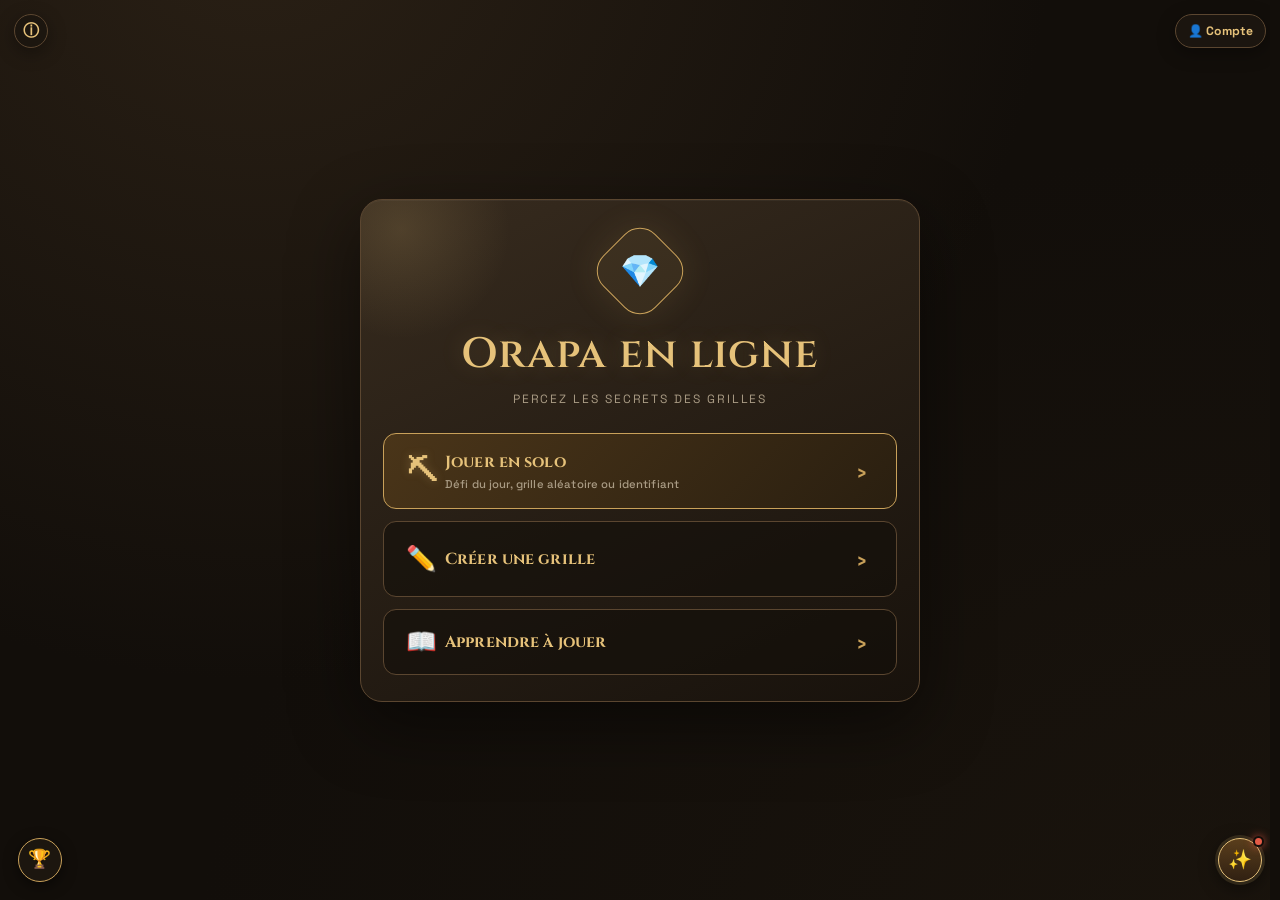
==== commit ab7bfded: "Add files via upload" ====
--- a/index.html
+++ b/index.html
@@ -29,7 +29,7 @@
   --radius:10px;
 }
 *{box-sizing:border-box; -webkit-tap-highlight-color:transparent;}
-html,body{margin:0;padding:0;background:var(--bg);color:var(--text);font-family:'Space Grotesk',-apple-system,BlinkMacSystemFont,sans-serif;overscroll-behavior:none;-webkit-user-select:none;user-select:none;min-height:100vh;touch-action:auto;}
+html,body{margin:0;padding:0;background:var(--bg);color:var(--text);font-family:'Space Grotesk',-apple-system,BlinkMacSystemFont,sans-serif;overscroll-behavior:none;-webkit-user-select:none;user-select:none;min-height:100vh;touch-action:auto;}html{scrollbar-gutter:stable;}
 body{background:radial-gradient(ellipse at 20% -10%,#2a2015 0%,transparent 55%),radial-gradient(ellipse at 100% 110%,#1a140d 0%,transparent 60%),var(--bg);padding-bottom:env(safe-area-inset-bottom);}
 .lab-banner{display:none;position:fixed;top:max(6px,env(safe-area-inset-top));left:50%;z-index:500;transform:translateX(-50%);padding:5px 10px;border:1px solid #c99c3b;border-radius:999px;background:#2b2116;color:#f0cf85;font-size:.68rem;font-weight:800;white-space:nowrap;pointer-events:none;box-shadow:0 2px 10px #0008}
 body.preproduction .lab-banner{display:block}
@@ -160,7 +160,7 @@
 .street-piece-card svg polygon{stroke:rgba(0,0,0,.4);stroke-width:1.05}.street-piece-card svg line{stroke-width:6;stroke-linecap:butt}.street-piece polygon{stroke:rgba(0,0,0,.4);stroke-width:1.15;vector-effect:non-scaling-stroke}.street-piece.selected polygon{stroke:rgba(0,0,0,.4);stroke-width:1.15}.street-piece.invalid polygon{stroke:#ff8a5c;stroke-width:2}.street-piece.street-result-guess polygon{fill:none!important;stroke:var(--street-piece-color)!important;stroke-width:2.2!important;filter:drop-shadow(0 0 1.2px #120e0a)}.street-wall{stroke-width:6;stroke-linecap:butt;filter:none;vector-effect:non-scaling-stroke}.street-piece.street-result-guess polygon.street-wall{fill:var(--street-piece-color)!important;stroke:none!important;filter:drop-shadow(0 0 1.2px #120e0a)}.street-drag-ghost{position:fixed;left:0;top:0;z-index:999;overflow:visible;pointer-events:none;transform-origin:0 0;filter:drop-shadow(0 3px 4px rgba(0,0,0,.55));will-change:transform}.street-drag-ghost polygon{stroke:rgba(0,0,0,.4);stroke-width:1.15;vector-effect:non-scaling-stroke}.street-drag-ghost line{stroke-width:6;stroke-linecap:butt;vector-effect:non-scaling-stroke}.street-ray-button.used{fill:var(--street-result);stroke:rgba(255,255,255,.58)}.street-trace-halo,.street-trace{fill:none;stroke-linejoin:round;stroke-linecap:round;pointer-events:none;vector-effect:non-scaling-stroke}.street-trace-halo{stroke-width:5;opacity:.28}.street-trace{stroke-width:2.2;opacity:1}.street-history-item{display:flex;align-items:center;gap:9px}.street-history-swatch{display:inline-block;width:13px;height:13px;flex:0 0 13px;border-radius:50%;background:var(--street-result);box-shadow:inset 0 0 0 1px rgba(0,0,0,.42)}.street-history-swatch.transparent{background:transparent;border:2px solid var(--street-result)}.street-history-arrow{display:inline-flex;width:1.05em;height:1.05em;align-items:center;justify-content:center;vertical-align:-.14em}.street-history-arrow svg{display:block;width:100%;height:100%;overflow:visible}.street-history-arrow path{fill:none;stroke:currentColor;stroke-width:1.8;stroke-linecap:round;stroke-linejoin:round}.street-history-time{margin-left:auto;color:var(--text-faint);font-size:.58rem;white-space:nowrap}
 .street-header{align-items:center}.street-header-copy h2{font-family:'Cinzel',serif}.street-mode-pill{display:inline-flex;align-items:center;margin-top:7px;padding:4px 9px;border:1px solid var(--vein);border-radius:999px;color:var(--gold-bright);background:rgba(230,194,122,.055);font-size:.61rem;font-weight:700;text-transform:uppercase;letter-spacing:.05em}.street-section-title{display:flex!important;align-items:center;gap:9px;margin:0 0 10px!important;color:var(--gold)!important;font-family:'Cinzel',serif;font-size:.75rem!important;text-transform:uppercase;letter-spacing:.08em}.street-section-title::after{content:"";height:1px;flex:1;background:var(--vein)}.street-palette{display:flex;align-items:center;justify-content:center;flex-wrap:wrap;min-height:84px;padding:8px 10px;border:1px solid var(--vein);border-radius:10px;background:var(--panel)}.street-piece-card{display:block;width:104px;height:70px;padding:4px 7px;border:0;border-radius:7px;background:transparent}.street-piece-card:hover,.street-piece-card.selected{border:0;background:rgba(230,194,122,.07)}.street-piece-card svg{width:100%;height:62px}.street-palette-empty{width:100%;margin:0;color:var(--text-faint);font-size:.68rem;font-style:italic;text-align:center}.street-piece-card svg polygon,.street-piece polygon,.street-piece.selected polygon,.street-drag-ghost polygon{stroke:none}.street-piece.invalid>polygon{stroke:#ff8a5c;stroke-width:2;vector-effect:non-scaling-stroke}.street-wall{filter:none}.street-board.coordinate-mode .street-piece{pointer-events:none}.street-coordinate-empty,.street-coordinate-color{pointer-events:none}.street-coordinate-empty line{stroke:rgba(20,16,12,.55);stroke-width:1.7;stroke-linecap:butt}.street-coordinate-color{stroke:rgba(0,0,0,.45);stroke-width:1.1}.street-board-panel>.street-section-title{margin:0 0 8px!important}@media(max-width:760px){.street-palette{display:flex;grid-template-columns:none}.street-piece-card{width:92px}}
 .street-prototype{padding:0}.street-shell{max-width:720px;width:100%;margin:0 auto;padding:14px 12px 40px}.street-header{display:flex;flex-direction:column;gap:10px;align-items:center;padding:14px 10px 18px;text-align:center;border-bottom:1px solid var(--vein);margin-bottom:14px}.street-header h1{font-size:1.5rem;color:var(--gold-bright);text-shadow:0 0 18px rgba(230,194,122,.25)}.street-header .subtitle{color:var(--text-dim);font-size:.78rem;letter-spacing:.04em;text-transform:uppercase}.street-header .mode-pill{margin:0}.street-tool-tabs{display:flex;gap:10px;max-width:none;margin:0}.street-tool-tabs button{padding:10px 16px;font-size:.85rem}.street-setup-hint{text-align:center;color:var(--text-faint);font-size:.78rem;margin:6px 0 0}.street-palette{justify-content:flex-start;min-height:76px;padding:12px}.street-tools{margin-top:10px}.street-message{min-height:1.35em;margin:7px 0 0;font-size:.78rem}.street-board-scroll{text-align:center}.street-board-wrap{display:inline-grid;place-items:center;min-height:0;padding:4px;border:2px solid var(--vein-light);border-radius:8px;background:linear-gradient(180deg,var(--stone-2),var(--stone));box-shadow:0 10px 30px rgba(0,0,0,.5),inset 0 0 0 1px rgba(0,0,0,.3);overflow:auto;max-width:100%}.street-board{width:610px;min-width:610px;max-height:none}.street-history{max-height:none;margin:0}.street-history li{font-size:.85rem;padding:9px 10px}.street-bottom-actions{padding:6px 4px 2px}.street-history-disclosure .history-panel{padding:6px}@media(max-width:640px){.street-shell{padding-left:10px;padding-right:10px}.street-header{padding-left:4px;padding-right:4px}.street-board-scroll{text-align:left}.street-board{width:610px}.street-piece-card{width:82px}.street-setup-hint{font-size:.72rem}}
-.street-prototype{z-index:60}body.street-open>.app{visibility:hidden}.street-creation-controls{min-height:42px}#streetStartBlockMsg{min-height:1.35em;margin:0;color:#f5b8ae;font-size:.78rem;line-height:1.35;text-align:center}.street-tool-tabs[hidden],#streetEnd[hidden],#streetRandom[hidden],#streetStart[hidden],#streetShare[hidden],#streetCellTools[hidden],#streetResultTools[hidden]{display:none!important}.street-ray-button.disabled{cursor:default;opacity:.58}.street-board.started .street-piece{cursor:default}
+.street-prototype{z-index:60}body.street-open>.app{visibility:hidden}.street-creation-controls{min-height:42px}#streetStartBlockMsg{min-height:1.35em;margin:0;color:#f5b8ae;font-size:.78rem;line-height:1.35;text-align:center}.street-tool-tabs[hidden],#streetEnd[hidden],#streetRandom[hidden],#streetStart[hidden],#streetShare[hidden],#streetCellTools[hidden],#streetResultTools[hidden],#streetSurveyTools[hidden]{display:none!important}.street-ray-button.disabled{cursor:default;opacity:.58}.street-board.started .street-piece{cursor:default}.street-palette-title-row{gap:7px}.street-palette-title-row::after{min-width:10px}.street-piece-set-toggle{flex:0 0 auto;padding:3px 7px;border:1px solid var(--vein);border-radius:999px;background:transparent;color:var(--text-faint);font:700 .56rem 'Cinzel',serif;letter-spacing:.03em;cursor:pointer}.street-piece-set-toggle:hover,.street-piece-set-toggle[aria-pressed="true"]{border-color:var(--gold);color:var(--gold-bright);background:rgba(230,194,122,.08)}.street-cell.street-forbidden-cell{fill:#3a2e20;stroke:#8d704b;stroke-width:1.25;stroke-dasharray:3 2}.street-cell.street-forbidden-cell:hover{fill:#463824}.street-survey-tools{display:flex;align-items:center;flex-wrap:wrap;gap:6px;margin:7px 0 10px;padding:8px;border:1px dashed var(--gold);border-radius:8px;background:rgba(230,194,122,.06)}.street-survey-tools input{width:150px;min-height:29px;margin:0;padding:5px 8px;font-size:.68rem}.street-survey-tools .survey-status{margin-right:auto;color:var(--text-dim);font-size:.64rem}.street-survey-tools button{padding:6px 8px;font-size:.62rem}.street-survey-triangle-id{fill:#fff3d0;font:700 6px system-ui,sans-serif;paint-order:stroke;stroke:#17110b;stroke-width:1.5;pointer-events:none}.street-survey-vertex{fill:#ffdb83;stroke:#1c140c;stroke-width:1;cursor:pointer}.street-survey-vertex.selected{fill:#ff765d;stroke:#fff0c4;stroke-width:1.5}.street-survey-vertex-label{fill:#ffd777;font:700 4.8px system-ui,sans-serif;paint-order:stroke;stroke:#17110b;stroke-width:1.2;pointer-events:none}.street-cell.street-survey-selected{fill:#71603a;stroke:#ffe29a;stroke-width:1.6}.street-survey-wall{stroke:#ff9d4f;stroke-width:4;stroke-linecap:round;pointer-events:none;filter:drop-shadow(0 0 1px #120e0a)}
 .street-board-scroll{overflow-x:hidden}.street-board-wrap{width:100%;overflow:hidden}.street-board{display:block;width:100%;min-width:0;height:auto}.street-piece-card,.street-piece{touch-action:none!important}
 .street-wave-setting{display:flex;align-items:center;justify-content:center;gap:8px;color:var(--text-dim);font-size:.72rem}.street-wave-setting[hidden]{display:none!important}.street-wave-setting select{width:auto;min-width:175px;margin:0;padding:7px 30px 7px 9px;font-size:.72rem}.street-label-base{fill:#2b2116;stroke:none}.street-label-result{fill:var(--street-result);pointer-events:none}.street-label-result.transparent{fill:#2b2116;stroke:var(--street-result);stroke-width:2}.street-label-hit{fill:transparent;stroke:rgba(230,194,122,.38);stroke-width:.8;cursor:pointer}.street-label-hit:hover,.street-label-hit.active{stroke:var(--gold-bright);stroke-width:1.3}.street-label-hit.disabled{cursor:default;opacity:.5}.street-label.clickable{fill:var(--gold-bright);paint-order:stroke;stroke:rgba(0,0,0,.72);stroke-width:2}.street-label.clickable.active{fill:#fff0bc}.street-direction-choice-svg{cursor:pointer}.street-direction-choice-svg rect{fill:#2b2116;stroke:var(--gold);stroke-width:1}.street-direction-choice-svg text{fill:var(--gold-bright);font:700 9px system-ui,sans-serif;pointer-events:none}.street-direction-choice-svg.used rect{fill:var(--street-result);stroke:rgba(255,255,255,.75)}.street-direction-choice-svg.used text{fill:#fff;paint-order:stroke;stroke:rgba(0,0,0,.65);stroke-width:2}.street-direction-choice-svg.used.transparent rect{fill:#2b2116;stroke:var(--street-result);stroke-width:2}.street-direction-choice-svg.pulse,.street-ray-button.pulse{transform-box:fill-box;transform-origin:center;animation:labelCellPulse 1s ease}@media(max-width:640px){.street-shell{padding-left:5px;padding-right:5px}.street-board-wrap{padding:1px}.street-wave-setting{width:100%;flex-wrap:wrap}.street-wave-setting select{min-width:190px}.street-label{font-size:13px}}
 .street-label-hit.pulse{transform-box:fill-box;transform-origin:center;animation:labelCellPulse 1s ease}
@@ -178,7 +178,7 @@
 #soloChoiceModal .modal{max-width:720px}#soloChoiceModal .modal.fill-viewport{height:100vh;height:100dvh;max-height:100vh;max-height:100dvh;padding-top:max(20px,env(safe-area-inset-top));padding-bottom:max(20px,env(safe-area-inset-bottom));border-radius:0}.solo-choice-heading{display:flex;align-items:center;gap:9px;margin-bottom:4px}.solo-choice-heading .pickaxe{font-family:'Arial Unicode MS','Segoe UI Symbol',sans-serif;font-size:1.45rem;line-height:1;color:var(--gold-bright)}.solo-choice-heading h2{margin:0}.solo-choice-heading .close-x{float:none;flex:0 0 auto;margin-left:auto}.solo-choice-intro{margin:4px 0 14px!important}.solo-choice-grid{display:grid;grid-template-columns:repeat(2,minmax(0,1fr));gap:9px}.solo-choice-grid.mine{grid-template-columns:repeat(3,minmax(0,1fr))}@media(min-width:621px){.solo-choice-grid.classics{grid-template-columns:repeat(3,minmax(0,1fr))}}.solo-choice-card{display:grid!important;grid-template-columns:34px minmax(0,1fr);align-items:center;gap:9px;min-height:76px;margin:0!important;padding:10px 12px!important;text-align:left!important;border-radius:11px!important}.solo-choice-card .choice-icon{font-size:1.35rem;text-align:center}.solo-choice-card .choice-copy{display:block;min-width:0}.solo-choice-card strong{display:block;color:var(--text);font-size:.8rem}.solo-choice-card em{display:block;margin-top:4px;color:var(--text-dim);font-size:.64rem;font-style:normal;font-weight:500;line-height:1.3}.solo-choice-card small{margin-top:4px!important;text-align:left}.solo-choice-daily{align-items:stretch;justify-content:center;line-height:normal}.solo-choice-space{width:100%}.solo-choice-by-id{width:100%;margin-top:0!important}.solo-choice-footer{display:flex;align-items:center;justify-content:space-between;gap:12px;margin-top:12px}.solo-choice-footer #dailyStatusLine{flex:1;margin:0!important;text-align:left!important}.daily-status-item{display:block}.daily-status-item+.daily-status-item{margin-top:3px}.solo-choice-footer .controls{flex:0 0 auto;margin:0!important}@media(max-width:620px){.solo-choice-grid.mine{grid-template-columns:repeat(2,minmax(0,1fr))}.solo-choice-grid.mine .solo-choice-daily{grid-column:1/-1}.solo-choice-card{min-height:68px}}@media(max-width:460px){.solo-choice-grid,.solo-choice-grid.mine{grid-template-columns:1fr}.solo-choice-grid.mine .solo-choice-daily{grid-column:auto}.solo-choice-footer{align-items:flex-end}.solo-choice-footer #dailyStatusLine{font-size:.66rem!important}}
 .help-fab{position:fixed;bottom:18px;right:18px;width:44px;height:44px;border-radius:50%;background:var(--panel);border:1px solid var(--gold);color:var(--gold-bright);font-family:'Cinzel',serif;font-weight:700;z-index:80;box-shadow:0 4px 14px rgba(0,0,0,.5);display:flex;align-items:center;justify-content:center;font-size:1.15rem;line-height:1;padding:0;}
 .rankings-fab{left:18px;right:auto;}
-.updates-fab{display:none;position:fixed;right:18px;bottom:18px;width:44px;height:44px;padding:0;border-radius:50%;z-index:80;align-items:center;justify-content:center;font-size:1.2rem;line-height:1}.updates-fab.has-unread{border-color:#e6c27a;background:linear-gradient(180deg,#5a3e1c,#302012);box-shadow:0 0 0 3px rgba(230,194,122,.14),0 5px 18px rgba(0,0,0,.55)}.updates-badge{display:none;position:absolute;top:-3px;right:-3px;width:11px;height:11px;border-radius:50%;background:#e55b47;border:2px solid var(--bg);box-shadow:0 0 9px rgba(229,91,71,.75)}.updates-fab.has-unread .updates-badge{display:block}.updates-list{display:grid;gap:14px;margin:8px 0 12px}.updates-date-group{display:grid;gap:4px}.updates-date-group time{color:var(--gold);font:700 .72rem 'Cinzel',serif}.updates-date-group ul{margin:0;padding-left:19px;color:var(--text-dim)}.updates-date-group li{padding:3px 0;font-size:.8rem;line-height:1.35}.updates-empty{padding:18px 8px;color:var(--text-faint);font-size:.82rem;text-align:center;font-style:italic}.updates-actions{display:flex;justify-content:flex-end;margin-top:12px}
+.updates-fab{display:none;position:fixed;right:18px;bottom:18px;width:44px;height:44px;padding:0;border-radius:50%;z-index:80;align-items:center;justify-content:center;font-size:1.2rem;line-height:1}.updates-fab.has-unread{border-color:#e6c27a;background:linear-gradient(180deg,#5a3e1c,#302012);box-shadow:0 0 0 3px rgba(230,194,122,.14),0 5px 18px rgba(0,0,0,.55)}.updates-badge{display:none;position:absolute;top:-3px;right:-3px;width:11px;height:11px;border-radius:50%;background:#e55b47;border:2px solid var(--bg);box-shadow:0 0 9px rgba(229,91,71,.75)}.updates-fab.has-unread .updates-badge{display:block}.updates-list{display:grid;gap:14px;margin:8px 0 12px}.updates-date-group{display:grid;gap:4px}.updates-date-group time{color:var(--gold);font:700 .72rem 'Cinzel',serif}.updates-date-group ul{margin:0;padding-left:19px;color:var(--text-dim)}.updates-date-group li{padding:3px 0;font-size:.8rem;line-height:1.35;white-space:pre-line}.updates-empty{padding:18px 8px;color:var(--text-faint);font-size:.82rem;text-align:center;font-style:italic}.updates-actions{display:flex;justify-content:flex-end;margin-top:12px}
 .ranking-tabs{display:flex;gap:8px;margin:12px 0;}
 .ranking-tabs button{flex:1;}
 .ranking-tabs button.active{background:linear-gradient(180deg,#3a2c17,#2a1f10);border-color:var(--gold);color:var(--gold-bright);}
@@ -188,7 +188,7 @@
 #rankingsModal .modal{display:flex;flex-direction:column}
 #rankingsModal .close-x{position:absolute;top:16px;right:16px;z-index:1}
 #globalStatsModal{z-index:350}
-#globalStatsModal .modal,#gridDataModal .modal{position:relative;display:flex;flex-direction:column;width:calc(100% - 8px);height:calc(100vh - 8px);height:calc(100dvh - 8px);max-height:calc(100dvh - 8px);margin:4px;border-radius:16px;overflow:hidden}#globalStatsModal .close-x,#gridDataModal .close-x{position:absolute;top:16px;right:16px;z-index:2;float:none}#globalStatsModal .modal>h2,#gridDataModal .modal>h2{flex:0 0 auto;padding-right:30px}#globalStatsToolbar,#gridDataIntro,#gridDataBack{flex:0 0 auto}#globalStatsContent,#gridDataContent{min-height:0;max-height:none!important;flex:1;overflow-y:auto}
+#globalStatsModal .modal,#gridDataModal .modal{position:relative;display:flex;flex-direction:column;width:calc(100% - 8px);height:calc(100vh - 8px);height:calc(100dvh - 8px);max-height:calc(100dvh - 8px);margin:4px;border-radius:16px;overflow:hidden}#globalStatsModal .close-x,#gridDataModal .close-x{position:absolute;top:16px;right:16px;z-index:2;float:none}#globalStatsModal .modal>h2,#gridDataModal .modal>h2{flex:0 0 auto;padding-right:108px}.stats-mode-navigation{position:absolute;top:13px;right:52px;z-index:2;display:flex;gap:4px}.stats-mode-navigation[hidden]{display:none}.stats-mode-navigation button{width:27px;min-width:27px;height:27px;padding:0;font-size:1.05rem;line-height:1}.stats-mode-navigation button:focus-visible{outline:2px solid var(--gold-bright);outline-offset:2px}#globalStatsToolbar,#gridDataIntro,#gridDataBack{flex:0 0 auto}#globalStatsContent,#gridDataContent{min-height:0;max-height:none!important;flex:1;overflow-y:auto}
 #globalStatsContent{display:block;overflow-y:auto;padding-right:4px}#globalStatsContent>.stats-player-list{min-height:80px;max-height:none;overflow:visible;margin-bottom:0}
 .achievement-modal-card{display:flex;flex-direction:column;height:min(680px,86vh);overflow:hidden}.achievement-modal-title{display:flex;align-items:center;justify-content:space-between;gap:12px;flex:0 0 auto}.achievement-modal-title h2{min-width:0;margin:0 0 10px}.achievement-modal-title .close-x{float:none;flex:0 0 auto;align-self:flex-start}#achievementDetailModal .achievement-modal-card{position:relative;width:calc(100% - 16px);height:86vh;height:86dvh;max-height:calc(100dvh - 16px);margin:8px;border-radius:16px}#achievementDetailToolbar{flex:0 0 auto}#achievementDetailContent{flex:1;max-height:none!important}#achievementDetailContent,#achievementUnlockersContent{min-height:0;overflow-y:auto;padding-right:4px}.achievement-external-toolbar .achievement-toolbar{position:static;margin:0 0 8px;padding:0;background:transparent}
 .grid-search{display:grid;grid-template-columns:minmax(0,1fr) auto;gap:8px;margin:10px 0}.grid-search input{min-width:0;background:var(--panel);color:var(--text);border:1px solid var(--vein);border-radius:8px;padding:9px 11px;font:inherit;text-transform:uppercase}.grid-catalog-section{margin-top:14px}.grid-catalog-title{display:flex;align-items:center;gap:8px;margin:0 0 7px;color:var(--gold-bright);font:600 .82rem 'Cinzel',serif}.grid-catalog-title:after{content:'';height:1px;flex:1;background:var(--vein)}.grid-catalog-row .ranking-row-top{display:grid;grid-template-columns:minmax(0,1fr) auto auto;gap:8px}.grid-catalog-label{min-width:0;font-weight:700}.grid-catalog-label small{display:block;color:var(--text-faint);font-size:.65rem;font-weight:400}.grid-catalog-rate{color:var(--gold-bright);font-weight:700;white-space:nowrap}.grid-catalog-count{color:var(--text-dim);white-space:nowrap}.grid-catalog-detail{margin:7px 0 2px;font-size:.72rem;color:var(--text-dim)}.grid-catalog-id{font-size:.68rem;color:var(--text-faint);overflow-wrap:anywhere}.grid-catalog-actions{margin:8px 0 2px!important;display:grid!important;grid-template-columns:1fr 1fr!important}.grid-search-error{color:#e59c8c;font-size:.76rem;padding:7px 2px}
@@ -355,8 +355,13 @@
 .street-board.cell-tool-active.solo .street-piece{pointer-events:none}.street-cell.draft-empty{fill:transparent}.street-board.draft-mode .street-cell{cursor:pointer}.street-board.hint-mode .street-cell{cursor:help}#streetHint.active{animation:hintPulse 1.4s infinite}#streetDraft.active,#streetShowWave.active{border-color:var(--gold);color:var(--gold-bright);background:rgba(230,194,122,.1)}.street-preview-trace{pointer-events:none}.street-ray-exit-info,.street-label-exit-info{pointer-events:none;fill:#fff8e9;paint-order:stroke;stroke:#17110b;stroke-width:1.5px;stroke-linejoin:round;font-family:Inter,system-ui,sans-serif;font-weight:800}.street-ray-exit-info{font-size:6px}.street-label-exit-info{font-size:4.6px}
 .street-tutorial-coach{position:fixed;z-index:820;left:50%;bottom:max(14px,env(safe-area-inset-bottom));transform:translateX(-50%);width:min(calc(100% - 24px),640px);padding:14px 46px 14px 15px;border:1px solid var(--gold);border-radius:13px;background:rgba(36,28,19,.98);box-shadow:0 14px 45px rgba(0,0,0,.6),0 0 25px rgba(201,161,90,.12)}.street-tutorial-coach h3{margin:0 0 5px;color:var(--gold-bright);font-size:.94rem}.street-tutorial-coach p{margin:0;color:var(--text-dim);font-size:.78rem;line-height:1.45}.street-tutorial-coach .street-tutorial-step{margin-top:7px;color:var(--text-faint);font-size:.64rem}.street-tutorial-close{position:absolute;right:10px;top:8px;border:0;background:none;padding:5px;color:var(--text-dim);font-size:1rem}.street-tutorial-actions{display:flex;justify-content:flex-end;gap:7px;margin-top:10px}.street-tutorial-actions button{padding:7px 11px;font-size:.73rem}.street-tutorial-coach.minimized{padding:11px 46px 11px 15px;cursor:pointer}.street-tutorial-coach.minimized h3{margin:0}.street-tutorial-coach.minimized .street-tutorial-copy,.street-tutorial-coach.minimized .street-tutorial-step,.street-tutorial-coach.minimized .street-tutorial-actions{display:none!important}.street-tutorial-target{animation:tutorialTarget 1s ease-in-out infinite!important;filter:drop-shadow(0 0 5px #ffd766)!important;stroke:#fff2a8!important;stroke-width:2!important}.street-direction-choice-svg.street-tutorial-choice-target rect{animation:tutorialTarget 1s ease-in-out infinite;fill:rgba(255,215,102,.24);stroke:#fff2a8;stroke-width:1.8}.street-direction-choice-svg.street-tutorial-choice-target text{fill:#fff8e9;paint-order:stroke;stroke:#17110b;stroke-width:1px;stroke-linejoin:round}.street-tutorial-placement-target{animation:tutorialTarget 1s ease-in-out infinite}.street-tutorial-placement-target polygon{fill:rgba(255,215,102,.22);stroke:#fff2a8;stroke-width:2.2;stroke-dasharray:3 2;vector-effect:non-scaling-stroke}@media(max-width:520px){.street-tutorial-coach{padding:12px 40px 12px 12px}.street-tutorial-coach h3{font-size:.86rem}.street-tutorial-coach p{font-size:.72rem}}
 .street-exit-side-tuner{margin-top:10px}.street-exit-side-header{display:flex;align-items:center;justify-content:space-between;gap:10px}.street-exit-side-header h3{margin:0;color:var(--gold-bright);font-size:.73rem}.street-exit-side-header select{width:auto;min-width:155px;margin:0;padding:6px 28px 6px 8px;font-size:.68rem}.street-exit-side-note{margin:5px 0 0;color:var(--text-faint);font-size:.61rem;text-align:left}@media(max-width:480px){.street-exit-side-header{align-items:stretch;flex-direction:column}.street-exit-side-header select{width:100%}}
+.street-ray-button.used.transparent{fill:transparent;stroke:var(--street-result);stroke-width:2}
 </style>
-<style>body.tutorial-active #btnEndGame,body.tutorial-active #optBlackHoleLabel,body.tutorial-active #optWormholeLabel{display:none!important}</style>
+<style>.street-piece.invalid>polygon{fill:rgba(224,73,58,.58)!important;stroke:#ff9b87;stroke-width:1.6;vector-effect:non-scaling-stroke}.street-cell.street-forbidden-cell{stroke:#4d5663;stroke-width:1;stroke-dasharray:none}.street-v2-profile-controls{display:flex;align-items:center;justify-content:center;flex-wrap:wrap;gap:10px;font-size:.72rem;color:var(--text-dim)}.street-v2-profile-controls[hidden]{display:none!important}.street-v2-profile-controls label{display:flex;align-items:center;gap:6px}.street-v2-profile-controls select{min-height:31px;padding:4px 7px}.street-profile-picker{display:grid;gap:8px;margin-top:12px}.street-profile-picker button{text-align:left}.street-profile-picker small{display:block;margin-top:3px;color:var(--text-dim)}#streetCentralZoneControl[hidden],#streetSoloCentralZoneLabel[hidden]{display:flex!important;visibility:hidden;pointer-events:none}.victory-actions .orapa-myludo-result-button{border:1px solid var(--vein)!important;background:var(--panel)!important}.victory-actions .orapa-myludo-result-button:hover{border-color:var(--gold)!important;background:rgba(230,194,122,.08)!important}</style>
+<style>.street-piece-card.selected{background:transparent!important}.street-history-option{min-width:0;font-size:.67rem;white-space:nowrap;overflow:hidden;text-overflow:ellipsis}body.tutorial-active #btnEndGame,body.tutorial-active #optBlackHoleLabel,body.tutorial-active #optWormholeLabel{display:none!important}.placement-survey-tools{display:grid;grid-template-columns:minmax(145px,.7fr) minmax(0,1.3fr);align-items:center;gap:6px;margin:8px 0;padding:8px;border:1px dashed var(--gold);border-radius:8px;background:rgba(230,194,122,.06)}.placement-survey-tools input{width:100%;min-height:29px;margin:0;padding:5px 8px;font-size:.68rem}.placement-survey-tools span{color:var(--text-dim);font-size:.68rem}.placement-survey-actions{grid-column:1/-1;display:flex;justify-content:center;gap:6px}.placement-survey-tools button{padding:6px 8px;font-size:.65rem}.cellhit.placement-survey-selected{background:rgba(255,214,112,.28)!important;box-shadow:inset 0 0 0 2px #ffe09a}.placement-survey-cell-label{position:absolute;right:2px;bottom:1px;color:#fff0c3;font:700 8px system-ui,sans-serif;text-shadow:0 1px 2px #17110b;pointer-events:none}.placement-survey-vertex{position:absolute;width:9px;height:9px;padding:0;border:1px solid #1c140c;border-radius:50%;background:#ffdb83;transform:translate(-50%,-50%);z-index:5;cursor:pointer}.placement-survey-vertex.selected{background:#ff765d;border-color:#fff0c4;box-shadow:0 0 0 1px #fff0c4}.placement-survey-wall{position:absolute;height:4px;background:#ff9d4f;border-radius:999px;transform-origin:left center;z-index:4;pointer-events:none;filter:drop-shadow(0 0 1px #120e0a)}@media(max-width:560px){.placement-survey-tools{grid-template-columns:1fr}.placement-survey-actions{flex-wrap:wrap}.placement-survey-actions button{flex:1 1 30%}}</style>
+<style>.street-survey-tools{display:grid;grid-template-columns:repeat(3,minmax(0,1fr));align-items:center;gap:6px}.street-survey-tools input{grid-column:span 1;width:100%}.street-survey-tools .survey-status{grid-column:span 2;margin:0}.street-survey-tools button:nth-last-child(3),.street-survey-tools button:nth-last-child(2),.street-survey-tools button:last-child{grid-column:auto;justify-self:stretch}</style>
+<style>.placement-survey-tools[hidden],.placement-survey-svg[hidden],.placement-survey-walls[hidden],.placement-survey-points[hidden]{display:none!important}.placement-survey-tools{grid-template-columns:repeat(3,minmax(0,1fr))}.placement-survey-tools input{grid-column:span 1}.placement-survey-tools span{grid-column:span 2}.placement-survey-actions{display:grid;grid-template-columns:repeat(3,minmax(0,1fr));width:100%}.placement-survey-actions button{min-width:0}.placement-survey-svg{z-index:6;pointer-events:none}.placement-survey-walls{position:absolute;inset:0;z-index:6;pointer-events:none}.placement-survey-walls .placement-survey-wall{position:absolute;height:4px;background:#ff9d4f;border-radius:999px;transform-origin:left center;filter:drop-shadow(0 0 1px #120e0a)}.placement-survey-points{position:absolute;inset:0;z-index:7;pointer-events:none}.placement-survey-points .placement-survey-vertex{position:absolute;width:10px;height:10px;padding:0;border:1px solid #1c140c;border-radius:50%;background:#ffdb83;transform:translate(-50%,-50%);pointer-events:auto;cursor:pointer}.placement-survey-points .placement-survey-vertex.selected{background:#ff765d;border-color:#fff0c4;box-shadow:0 0 0 1px #fff0c4}</style>
+<style>.street-piece-card.street-tutorial-target{background:rgba(255,215,102,.22)!important;box-shadow:inset 0 0 0 2px #ffe29a,0 0 12px rgba(255,215,102,.45);border-radius:8px}</style>
 </head>
 <body class="home-view app-loading">
 <div class="lab-banner" role="status">🧪 PRÉPRODUCTION — services en ligne actifs</div>
@@ -413,6 +418,11 @@
   <div id="setupHint" style="text-align:center;color:var(--text-faint);font-size:.78rem;margin:6px 0 0;">
     Glisse une gemme sur la grille · tape dessus pour la faire pivoter de 90° · reste appuyé pour la retourner en miroir
   </div>
+  <div class="placement-survey-tools" id="placementSurveyTools" hidden>
+    <input id="placementSurveyName" type="text" maxlength="70" placeholder="Nom de la pièce (facultatif)">
+    <span id="placementSurveyStatus">Clique les cellules, puis deux sommets pour ajouter un mur.</span>
+    <div class="placement-survey-actions"><button class="ghost" id="placementSurveyClear" type="button">Effacer</button><button class="ghost" id="placementSurveyCopy" type="button">Copier le relevé</button><button class="ghost" id="placementSurveyCopyPlacements" type="button">Copier les placements</button></div>
+  </div>
 
   <div class="section-title" id="paletteTitle">Gemmes à placer</div>
   <div id="palette" class="palette"></div>
@@ -428,6 +438,9 @@
         <div class="board-bg-grid" id="bgGrid"></div>
         <svg class="overlaysvg" id="pieceSvg" viewBox="0 0 10 8" preserveAspectRatio="none"></svg>
         <svg class="overlaysvg" id="traceSvg" viewBox="0 0 10 8" preserveAspectRatio="none" style="pointer-events:none;"></svg>
+        <svg class="overlaysvg placement-survey-svg" id="placementSurveySvg" viewBox="0 0 10 8" preserveAspectRatio="none" hidden></svg>
+        <div class="placement-survey-walls" id="placementSurveyWalls" hidden></div>
+        <div class="placement-survey-points" id="placementSurveyPoints" hidden></div>
       </div>
     </div>
   </div>
@@ -454,7 +467,7 @@
   <div class="tutorial-coach-actions"><button id="tutorialCoachMinimize" class="ghost">Réduire</button><button id="tutorialCoachAction" class="primary"></button></div>
 </aside>
 
-<div class="modal-backdrop" id="tutorialChoiceModal"><div class="modal"><button class="close-x" id="tutorialChoiceClose">×</button><h2>📖 Apprendre à jouer</h2><p>Choisis l’univers à découvrir.</p><div class="solo-choice-grid"><button class="primary solo-choice-card" id="tutorialMine"><span class="choice-icon">💎</span><span class="choice-copy"><strong>Orapa Mine</strong><em>Le tutoriel complet pour apprendre les principes du jeu.</em></span></button><button class="ghost solo-choice-card" id="tutorialSpace"><span class="choice-icon">🚀</span><span class="choice-copy"><strong>Orapa Space</strong><em>Un guide court consacré aux nouvelles planètes et au trou noir.</em></span></button><button class="ghost solo-choice-card" id="tutorialStreet"><span class="choice-icon">🏠</span><span class="choice-copy"><strong>Orapa Street</strong><em>Un parcours interactif pour les deux directions d’onde.</em></span></button></div></div></div>
+<div class="modal-backdrop" id="tutorialChoiceModal"><div class="modal"><button class="close-x" id="tutorialChoiceClose">×</button><h2>📖 Apprendre à jouer</h2><p>Choisis l’univers à découvrir.</p><div class="solo-choice-grid"><button class="primary solo-choice-card" id="tutorialMine"><span class="choice-icon">💎</span><span class="choice-copy"><strong>Orapa Mine</strong><em>Le tutoriel complet pour apprendre les principes du jeu.</em></span></button><button class="ghost solo-choice-card" id="tutorialSpace"><span class="choice-icon">🚀</span><span class="choice-copy"><strong>Orapa Space</strong><em>Un guide court consacré aux nouvelles planètes et au trou noir.</em></span></button><button class="ghost solo-choice-card" id="tutorialStreet"><span class="choice-icon">🏠</span><span class="choice-copy"><strong>Orapa Street v2</strong><em>Un parcours interactif pour les deux directions d’onde.</em></span></button></div></div></div>
 
 <div class="modal-backdrop" id="spaceTutorialModal"><div class="modal"><button class="close-x" id="spaceTutorialClose">×</button><h2 id="spaceTutorialTitle">🚀 Orapa Space</h2><div id="spaceTutorialContent"></div><div class="controls" style="justify-content:flex-end"><button class="ghost" id="spaceTutorialPrevious">Précédent</button><button class="primary" id="spaceTutorialNext">Suivant</button></div></div></div>
 
@@ -551,12 +564,12 @@
     </div>
     <div id="rankingSoloIntro">
       <p></p>
-      <p>Clique sur un pseudo pour afficher le détail, puis sur <b>Grille</b> pour consulter le classement de celle-ci.</p>
-      <div class="achievement-subtabs"><button id="historyModeClassic" class="ghost active">Mine</button><button id="historyModeLost" class="ghost">Gemme perdue</button><button id="historyModeSpace" class="ghost">Space</button><button id="historyModeEarthSky" class="ghost">Terre et Ciel</button><button id="historyModeStreet" class="ghost">Street</button></div>
+      <p>Clique sur une grille pour accéder à son classement.</p>
+      <div class="achievement-subtabs"><button id="historyModeClassic" class="ghost active">Mine</button><button id="historyModeSpace" class="ghost">Space</button><button id="historyModeStreet" class="ghost">Street</button><button id="historyModeLost" class="ghost">Gemme perdue</button><button id="historyModeEarthSky" class="ghost">Terre et Ciel</button></div>
     </div>
     <div id="rankingDailyIntro" style="display:none;">
       <p>Clique sur une grille pour accéder à son classement.</p>
-      <div class="achievement-subtabs"><button id="gridModeClassic" class="ghost active">Mine</button><button id="gridModeLost" class="ghost">Gemme perdue</button><button id="gridModeSpace" class="ghost">Space</button><button id="gridModeEarthSky" class="ghost">Terre et Ciel</button><button id="gridModeStreet" class="ghost">Street</button></div>
+      <div class="achievement-subtabs"><button id="gridModeClassic" class="ghost active">Mine</button><button id="gridModeSpace" class="ghost">Space</button><button id="gridModeStreet" class="ghost">Street</button><button id="gridModeLost" class="ghost">Gemme perdue</button><button id="gridModeEarthSky" class="ghost">Terre et Ciel</button></div>
       <form id="gridSearchForm" class="grid-search">
         <input id="gridSearchInput" type="search" autocomplete="off" spellcheck="false" placeholder="Identifiant de la grille" aria-label="Identifiant de la grille">
         <button class="primary" type="submit">🔎 Rechercher</button>
@@ -598,7 +611,8 @@
 <div class="modal-backdrop" id="globalStatsModal">
   <div class="modal">
     <button class="close-x" id="closeGlobalStats">×</button>
-    <h2>📊 Statistiques globales</h2>
+    <h2 id="globalStatsTitle">📊 Statistiques globales</h2>
+    <div id="statsModeNavigation" class="stats-mode-navigation" hidden><button id="statsModePrevious" class="ghost" type="button" aria-label="Statistiques du mode précédent" title="Mode précédent">&lt;</button><button id="statsModeNext" class="ghost" type="button" aria-label="Statistiques du mode suivant" title="Mode suivant">&gt;</button></div>
     <div class="stats-toolbar" id="globalStatsToolbar">
       <div class="stats-mode-tabs">
         <button id="statsModeAll" class="ghost active">Depuis le début</button>
@@ -771,7 +785,7 @@
     <section class="choice-zone"><h3 class="choice-zone-title">🎲 Classiques</h3><div class="solo-choice-grid classics">
       <button id="soloChoiceRandom" class="ghost solo-choice-card"><span class="choice-icon">💎</span><span class="choice-copy"><strong>Orapa Mine · Aléatoire</strong><em>Une grille classique générée au hasard.</em></span></button>
       <button id="soloChoiceSpace" class="ghost solo-choice-card"><span class="choice-icon">🚀</span><span class="choice-copy"><strong>Orapa Space · Aléatoire</strong><em>Explore l’espace avec ses planètes et mécanismes.</em></span></button>
-      <button id="soloChoiceStreet" class="ghost solo-choice-card"><span class="choice-icon">🏠</span><span class="choice-copy"><strong>Orapa Street · Aléatoire</strong><em>Une nouvelle forme de grille composée de triangles.</em></span></button>
+      <button id="soloChoiceStreet" class="ghost solo-choice-card"><span class="choice-icon">🏠</span><span class="choice-copy"><strong>Orapa Street v2 · Aléatoire</strong><em>Une nouvelle forme de grille composée de triangles.</em></span></button>
     </div></section>
     <section class="choice-zone"><h3 class="choice-zone-title">📅 Défis du jour</h3><div class="solo-choice-grid">
       <button id="soloChoiceDaily" class="ghost solo-choice-card solo-choice-daily"><span class="choice-icon">💎</span><span class="choice-copy"><strong>Défi du jour classique</strong><em>Gemmes et règles spéciales sur une grille quotidienne.</em><small>Une seule tentative aujourd’hui</small></span></button>
@@ -843,7 +857,7 @@
       <button class="primary" id="createClassicMode">Grille classique</button>
       <button class="ghost" id="createLostMode">💎 Gemme perdue</button>
     </div></section><section class="choice-zone"><h3 class="choice-zone-title">🪐 Orapa Space</h3><div class="controls" style="justify-content:center;margin-top:10px;"><button class="ghost" id="createSpaceMode">🚀 Grille classique</button></div></section>
-    <section class="choice-zone"><h3 class="choice-zone-title">🏠 Orapa Street</h3><div class="controls" style="justify-content:center;margin-top:10px;"><button class="ghost" id="createStreetMode">Grille classique</button></div></section>
+    <section class="choice-zone"><h3 class="choice-zone-title">🏠 Orapa Street v2</h3><div class="controls" style="justify-content:center;margin-top:10px;"><button class="ghost" id="createStreetMode">Créer une grille</button></div></section>
     <section class="choice-zone earth-sky-preview" hidden><h3 class="choice-zone-title">🌍☁️ Terre et Ciel</h3><div class="controls" style="justify-content:center;margin-top:10px;"><button class="ghost" id="createEarthSkyMode">🌗 Double grille</button></div></section>
   </div>
 </div>
@@ -861,6 +875,10 @@
         <button class="ghost" id="streetShare" disabled>📤 Partager la grille</button>
         <button class="ghost" id="streetClose">← Retour à l’accueil</button>
         <button class="danger" id="streetReset">Recommencer</button>
+      </div>
+      <div class="street-v2-profile-controls" id="streetProfileControls">
+        <label>Options <select id="streetProfileSelect"><option value="normal">Normal</option><option value="sherlock7">Sherlock 7</option><option value="sherlockExtreme">Sherlock Extrême</option><option value="absurd">Absurde</option><option value="free">Libre</option></select></label>
+        <label id="streetCentralZoneControl" hidden><input id="streetCentralZone" type="checkbox" checked> Zone centrale</label>
       </div>
       <div id="streetStartBlockMsg">Place toutes les pièces avant de démarrer.</div>
       <div class="controls" id="streetCellTools" hidden>
@@ -884,8 +902,9 @@
 
     <div class="street-setup-hint" id="streetSetupHint">Glisse une pièce sur la grille · tape dessus pour la faire pivoter de 60° · reste appuyé pour la retourner en miroir</div>
 
-    <div class="section-title" id="streetPaletteTitle">Pièces à placer</div>
+    <div class="section-title street-palette-title-row" id="streetPaletteTitle"><span>Pièces à placer</span><button class="street-piece-set-toggle" id="streetPieceSetToggle" type="button" aria-pressed="false" title="Afficher les nouvelles pièces Street">Nouvelles pièces</button><button class="street-piece-set-toggle" id="streetSurveyToggle" type="button" aria-pressed="false" title="Relever les triangles et murs d’une pièce" hidden>Relever</button></div>
     <div class="street-palette palette" id="streetPalette"></div>
+    <div class="street-survey-tools" id="streetSurveyTools" hidden><input id="streetSurveyName" type="text" maxlength="70" placeholder="Nom de la pièce"><span class="survey-status" id="streetSurveyStatus">Clique les triangles, puis deux sommets pour un mur.</span><button class="ghost" id="streetSurveyClear" type="button">Effacer</button><button class="ghost" id="streetSurveyCopy" type="button">Copier le relevé</button><button class="ghost" id="streetSurveyCopyPlacements" type="button">Copier les placements</button></div>
 
     <div class="section-title">Plateau Street</div>
     <div class="board-scroll street-board-scroll">
@@ -1004,6 +1023,6 @@
   </div>
 </div>
 
-<script src="boot.js?v=20261001-0002"></script>
+<script src="boot.js?v=20261125-0008"></script>
 </body>
 </html>
